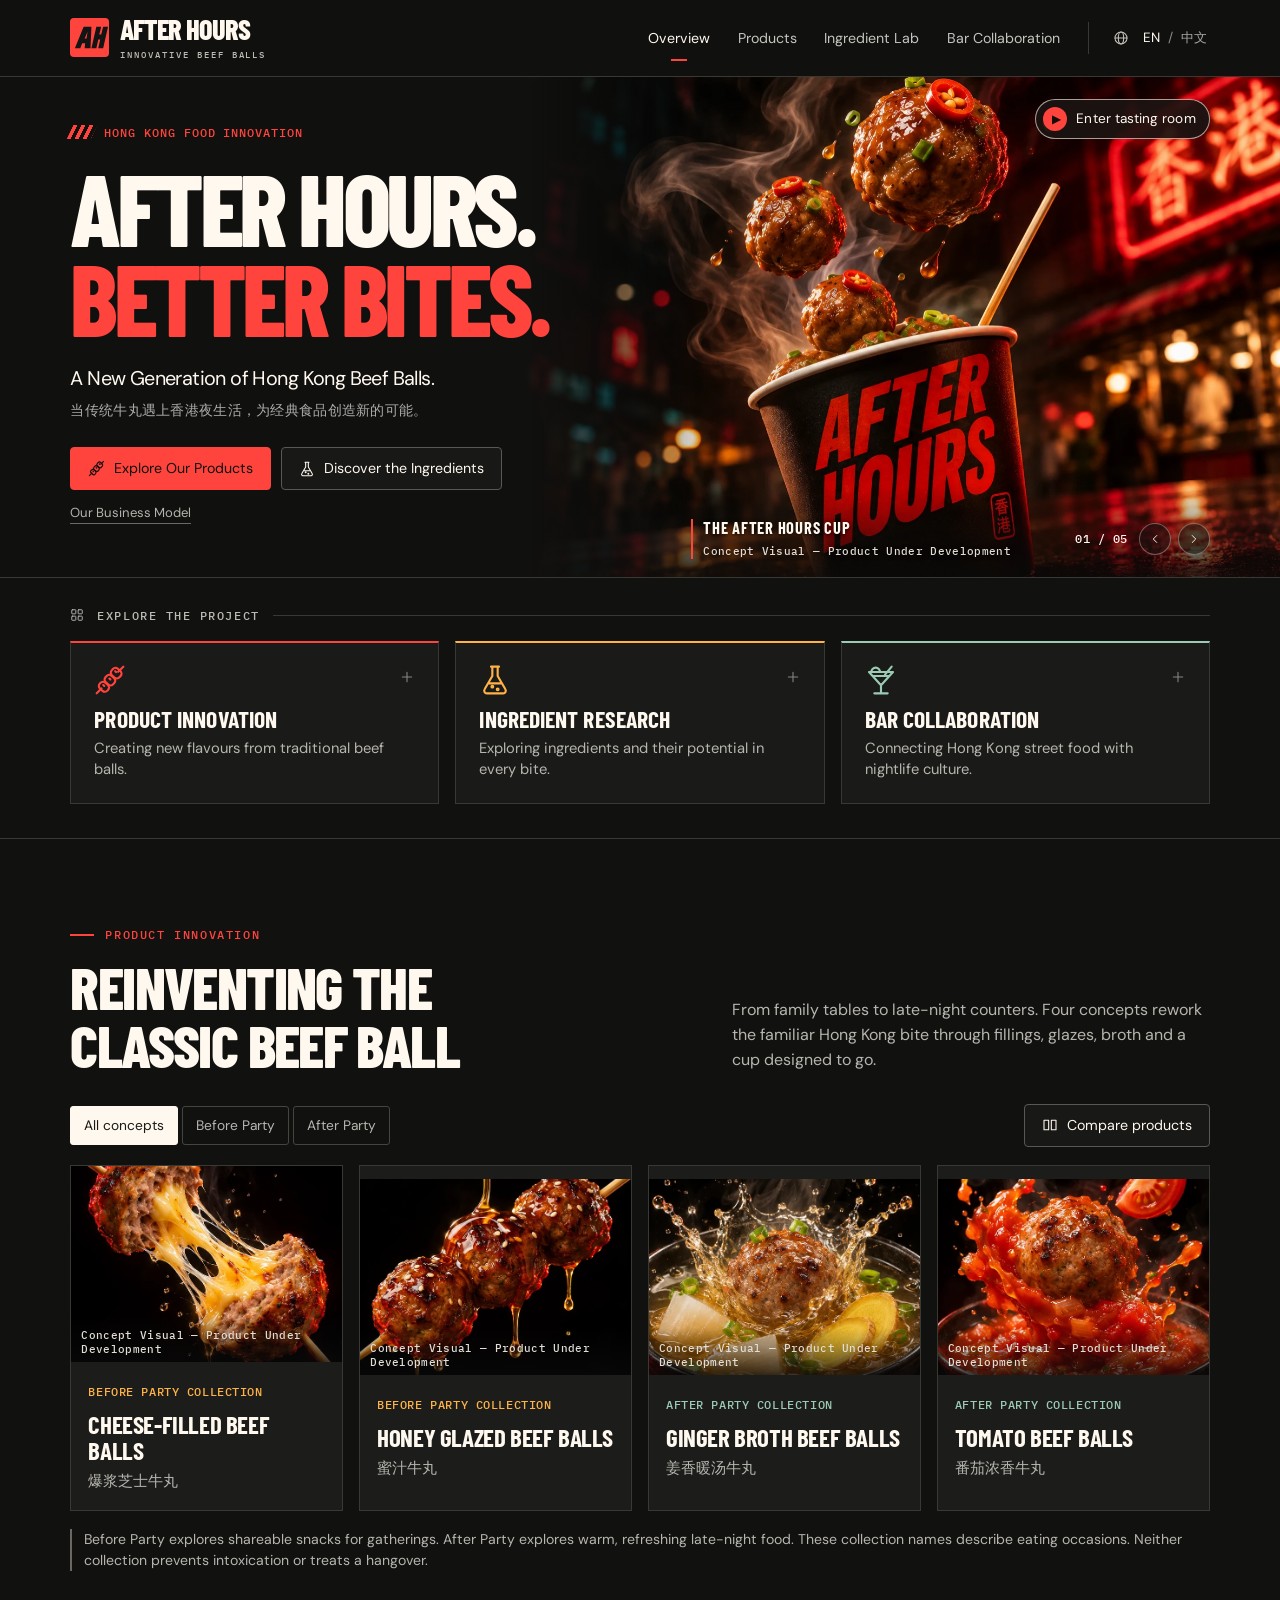
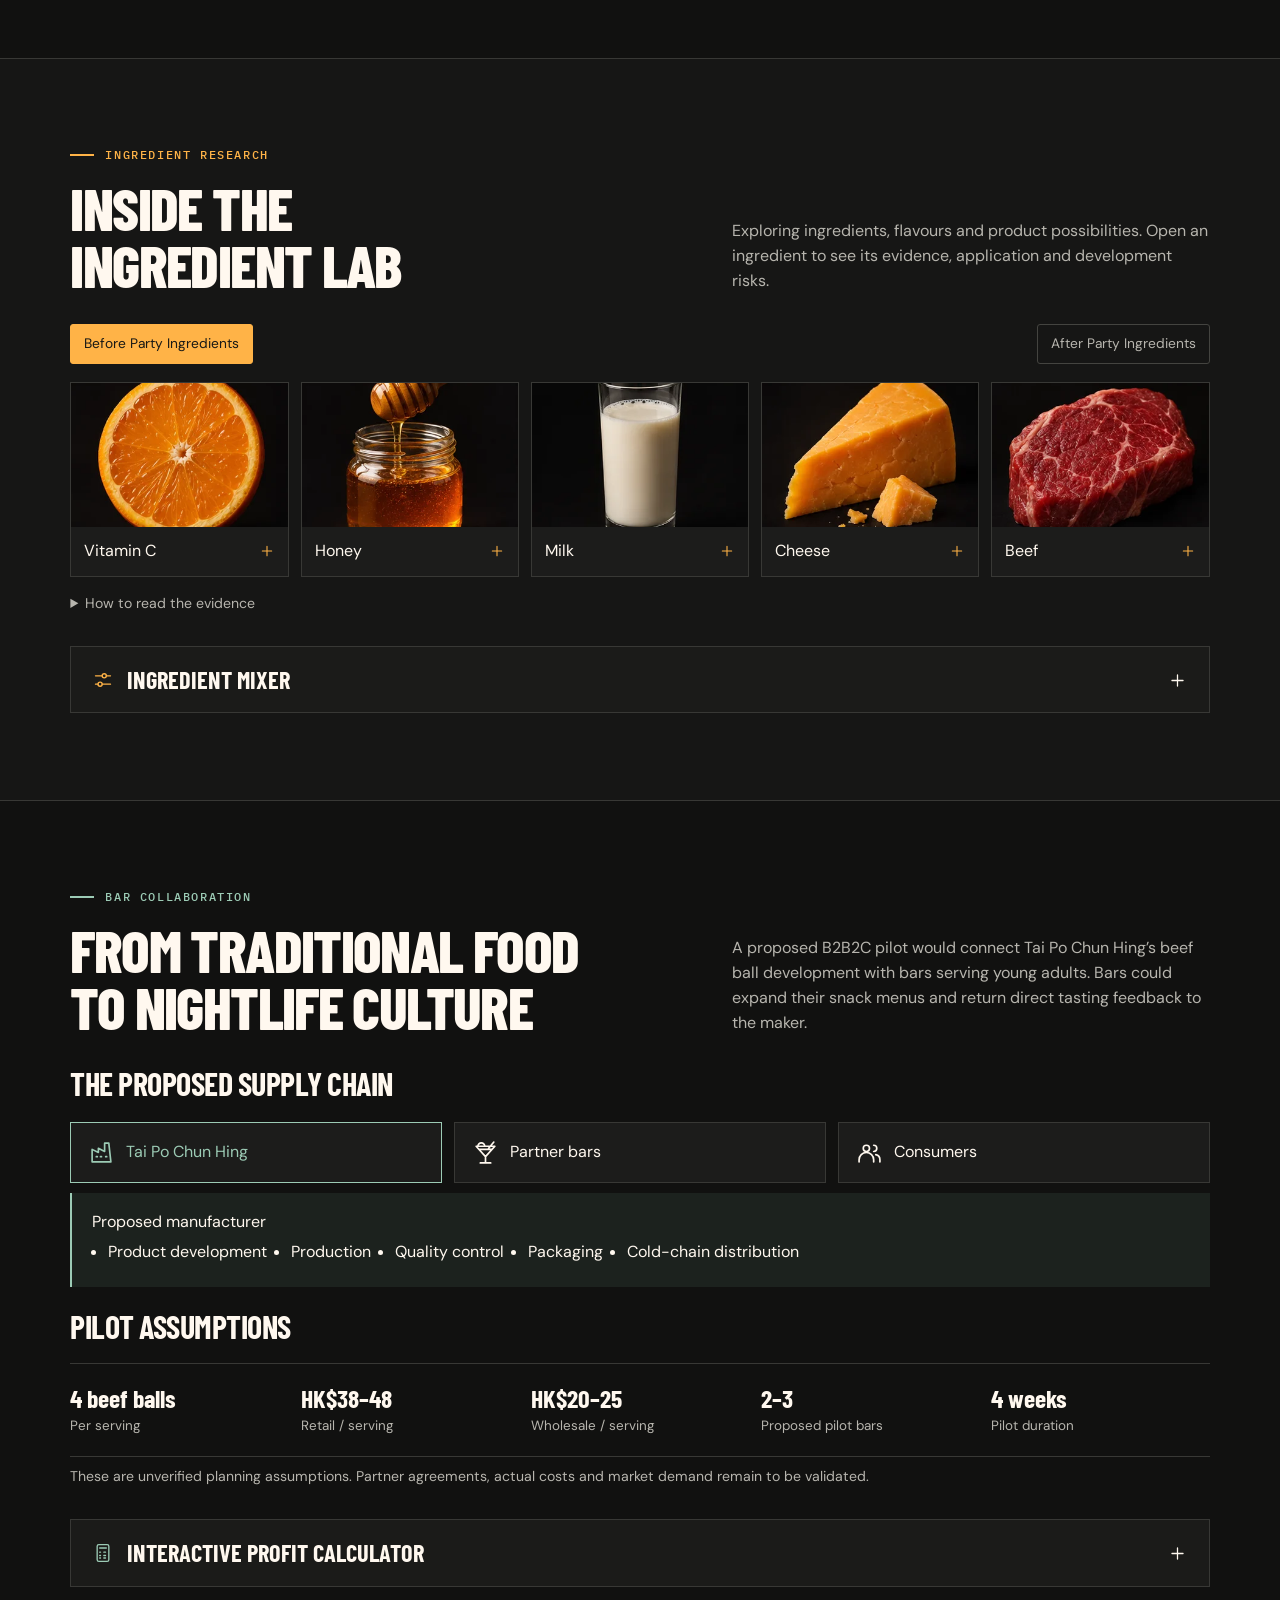
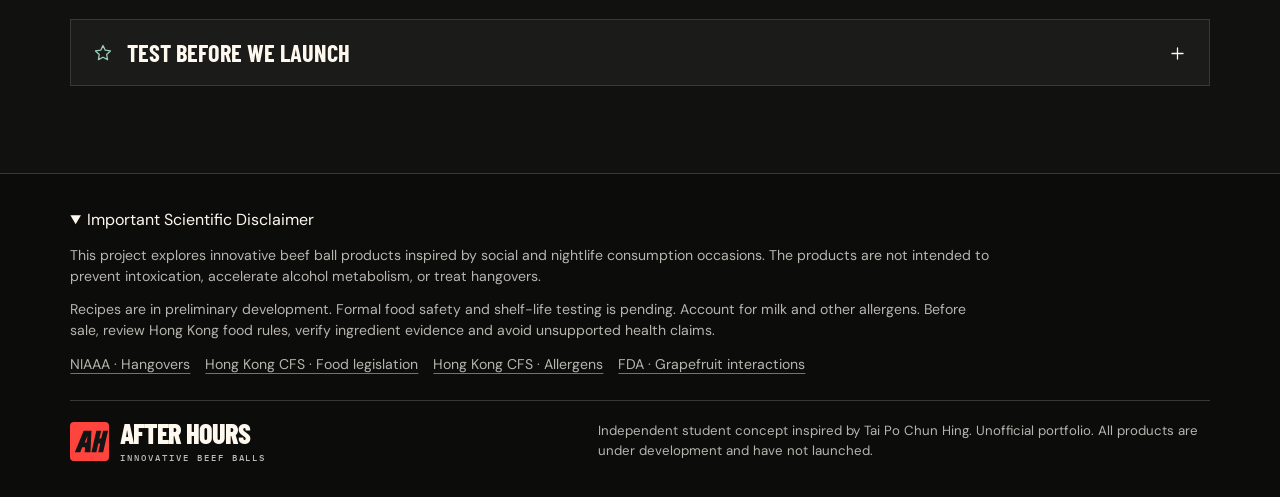
==== index.html @ 8e6a0ce6 "Publish the After Hours interactive portfolio" ====
<!doctype html>
<html lang="en">
  <head>
    <meta charset="utf-8" />
    <meta name="viewport" content="width=device-width,initial-scale=1" />
    <meta name="theme-color" content="#111111" />
    <title>AFTER HOURS — Innovative Beef Balls</title>
    <meta
      name="description"
      content="An independent Hong Kong food design project. Explore four beef ball concepts, experiment in the ingredient lab and model a proposed bar pilot."
    />
    <meta property="og:title" content="AFTER HOURS. BETTER BITES." />
    <meta
      property="og:description"
      content="Traditional Hong Kong beef balls, reimagined for a new generation."
    />
    <meta
      property="og:image"
      content="https://alanak1233211234567.github.io/after-hours-beef-ball-lab/assets/hero.webp"
    />
    <link rel="icon" href="assets/mark.svg" />
    <link
      rel="preload"
      href="assets/display.ttf"
      as="font"
      type="font/ttf"
      crossorigin
    />
    <link rel="preload" href="assets/hero.webp" as="image" />
    <link rel="stylesheet" href="style.css" />
    <script defer src="data.js"></script>
    <script defer src="lab.js"></script>
    <script defer src="business.js"></script>
    <script defer src="tasting-room.js"></script>
    <script defer src="app.js"></script>
  </head>
  <body>
    <div id="site"><h1>AFTER HOURS. BETTER BITES.</h1></div>
    <dialog id="detail" aria-labelledby="dialog-title">
      <div id="dialog-content"></div>
    </dialog>
    <dialog id="tasting-room" aria-labelledby="room-title"></dialog>
    <div id="toast" role="status" aria-live="polite"></div>
    <noscript
      >请启用 JavaScript 使用配方实验室。 Enable JavaScript to explore the
      project.</noscript
    >
  </body>
</html>
---- style.css ----
@font-face {
  font-family: Barlow;
  src: url(assets/display.ttf);
  font-weight: 800;
  font-display: swap;
}
@font-face {
  font-family: Barlow;
  src: url(assets/condensed.ttf);
  font-weight: 700;
  font-display: swap;
}
@font-face {
  font-family: DM;
  src: url(assets/sans.ttf);
  font-weight: 100 1000;
  font-display: swap;
}
@font-face {
  font-family: Plex;
  src: url(assets/mono.ttf);
  font-weight: 500;
  font-display: swap;
}
:root {
  color-scheme: dark;
  --bg: #111110;
  --card: #1c1c1b;
  --fg: #fff8ef;
  --muted: #b7b5ae;
  --red: #ff443d;
  --amber: #ffb347;
  --mint: #9ccbb5;
  --rule: #383835;
  --mono: Plex, monospace;
  --title: Barlow, "Arial Narrow", "Noto Sans CJK SC", sans-serif;
  --pad: clamp(22px, 5.5vw, 92px);
}
* {
  box-sizing: border-box;
}
html {
  scroll-behavior: smooth;
  scroll-padding-top: 85px;
}
body {
  margin: 0;
  color: var(--fg);
  background: var(--bg);
  font:
    400 1rem/1.55 DM,
    "Noto Sans CJK SC",
    "Microsoft YaHei",
    Arial,
    sans-serif;
}
button,
input,
select,
textarea {
  font: inherit;
}
button,
a,
input,
select,
textarea {
  outline-offset: 5px;
}
button:focus-visible,
a:focus-visible,
input:focus-visible,
select:focus-visible,
textarea:focus-visible,
summary:focus-visible {
  outline: 2px solid var(--amber);
}
a {
  color: inherit;
  text-decoration: none;
}
button {
  color: inherit;
  background: none;
  cursor: pointer;
}
button:disabled {
  opacity: 0.42;
  cursor: not-allowed;
}
button {
  border: 0;
}
img {
  display: block;
  max-width: 100%;
}
h1,
h2,
h3,
h4,
p,
figure {
  margin: 0;
}
svg {
  flex-shrink: 0;
  vertical-align: middle;
}
.wrap {
  max-width: 1600px;
  margin: auto;
  padding-inline: var(--pad);
}
.skip {
  position: fixed;
  left: 8px;
  top: -100px;
  background: var(--fg);
  color: var(--bg);
  z-index: 30;
  padding: 9px;
}
.skip:focus {
  top: 8px;
}
.top {
  background: rgba(17, 17, 16, 0.97);
  position: sticky;
  top: 0;
  z-index: 12;
  border-bottom: 1px solid var(--rule);
}
.top-inner {
  height: 76px;
  display: flex;
  align-items: center;
  gap: 28px;
}
.brand {
  display: flex;
  align-items: center;
  gap: 11px;
  white-space: nowrap;
}
.brandmark {
  width: 39px;
  height: 39px;
}
.brandname {
  font: 800 1.77rem/0.96 var(--title);
  letter-spacing: -0.035em;
}
.brandname small {
  display: block;
  font: 500 0.58rem/1.2 var(--mono);
  letter-spacing: 0.21em;
  color: #bebbb4;
  margin-top: 5px;
}
.mainnav {
  display: flex;
  gap: clamp(16px, 2.15vw, 38px);
  align-items: center;
  margin-left: auto;
  height: 100%;
}
.mainnav a {
  display: flex;
  align-items: center;
  font-size: 0.89rem;
  font-weight: 600;
  height: 100%;
  color: #c5c4bd;
  position: relative;
}
.mainnav a:hover,
.mainnav a.active {
  color: var(--fg);
}
.mainnav a.active:after {
  content: "";
  width: 16px;
  height: 2px;
  background: var(--red);
  position: absolute;
  bottom: 15px;
  left: calc(50% - 8px);
}
.language {
  display: flex;
  align-items: center;
  gap: 5px;
  border-left: 1px solid var(--rule);
  padding-left: 24px;
  color: #8c8b85;
  font-size: 0.84rem;
}
.language button {
  padding: 6px 3px;
  color: #a9a7a2;
}
.language button[aria-pressed="true"] {
  color: var(--fg);
  font-weight: 800;
}
.language svg {
  margin-right: 6px;
  color: #c4c1ba;
}
.hamb {
  display: none;
  padding: 6px;
}
.hero {
  isolation: isolate;
  position: relative;
  overflow: hidden;
  background: #10100f;
  border-bottom: 1px solid var(--rule);
}
.hero-inner {
  position: relative;
  min-height: clamp(490px, 39vw, 640px);
  display: flex;
  align-items: center;
  z-index: 1;
  pointer-events: none;
}
.hero-copy {
  padding: 46px 0 52px;
  max-width: 56%;
  pointer-events: auto;
}
.hero-media {
  position: absolute;
  inset: 0 0 0 41%;
  margin: 0;
  overflow: hidden;
}
.hero-media img {
  width: 100%;
  height: 100%;
  object-fit: cover;
  object-position: center 51%;
  animation: imageIn 0.55s ease-out both;
}
.hero-media:after {
  content: "";
  position: absolute;
  inset: 0;
  pointer-events: none;
  background:
    linear-gradient(
      90deg,
      #10100f 0,
      rgba(16, 16, 15, 0.76) 7%,
      rgba(16, 16, 15, 0.1) 24%,
      transparent 42%
    ),
    linear-gradient(0deg, rgba(10, 10, 9, 0.84), transparent 18%);
}
.eyebrow,
.kicker,
.micro,
.tag,
.imgnote,
.ticker,
.gallery-count {
  font: 500 0.78rem/1.45 var(--mono);
  letter-spacing: 0.075em;
  text-transform: uppercase;
}
.eyebrow {
  display: flex;
  align-items: center;
  gap: 10px;
  color: var(--red);
  margin-bottom: 22px;
}
.signal {
  width: 24px;
  height: 14px;
  display: inline-block;
  transform: skew(-25deg);
  background: repeating-linear-gradient(
    90deg,
    var(--red) 0 4px,
    transparent 4px 8px
  );
}
.hero h1 {
  font: 800 clamp(74px, 7.85vw, 129px)/0.89 var(--title);
  letter-spacing: -0.045em;
  white-space: nowrap;
}
.hero h1 span {
  display: block;
  color: var(--red);
}
.hero h2 {
  font:
    600 clamp(1.12rem, 1.55vw, 1.58rem)/1.3 DM,
    sans-serif;
  letter-spacing: -0.03em;
  margin: 24px 0 7px;
}
.hero-sub {
  color: #adaca7;
  font-size: clamp(0.9rem, 1.05vw, 1.05rem);
  letter-spacing: 0.02em;
  max-width: 500px;
}
.buttons,
.actions,
.segments,
.filters,
.tags {
  display: flex;
  align-items: center;
  gap: 10px;
  flex-wrap: wrap;
}
.hero .buttons {
  margin-top: 26px;
}
.btn {
  min-height: 43px;
  display: inline-flex;
  align-items: center;
  justify-content: center;
  gap: 9px;
  padding: 11px 17px;
  border: 1px solid #595954;
  border-radius: 4px;
  color: var(--fg);
  background: #181817;
  font-size: 0.89rem;
  font-weight: 650;
  line-height: 1.3;
  transition:
    background 0.18s,
    transform 0.18s,
    border-color 0.18s;
}
.btn:hover {
  background: #30302d;
  border-color: #b3afa8;
  transform: translateY(-1px);
}
.btn.primary {
  background: var(--red);
  border-color: var(--red);
  color: #100e0d;
}
.btn.primary:hover {
  background: #ff6860;
  border-color: #ff6860;
}
.btn.text {
  border: 0;
  background: none;
  color: var(--muted);
  padding: 9px 0;
  min-height: 30px;
}
.model-link {
  display: inline-flex;
  gap: 7px;
  align-items: center;
  font-size: 0.82rem;
  color: #b4b3ac;
  margin-top: 13px;
  border-bottom: 1px solid #6a6963;
}
.model-link:hover {
  color: white;
}
.gallery-info {
  position: absolute;
  z-index: 3;
  bottom: 18px;
  right: var(--pad);
  left: 54%;
  display: flex;
  align-items: center;
  justify-content: space-between;
  gap: 12px;
}
.imgnote {
  font-size: 0.71rem;
  color: #e2ded5;
  letter-spacing: 0.03em;
  text-transform: none;
  line-height: 1.3;
}
.gallery-ui {
  display: flex;
  align-items: center;
  gap: 7px;
}
.round {
  width: 32px;
  height: 32px;
  border: 1px solid #ffffff55;
  border-radius: 50%;
  background: #14141390;
  display: grid;
  place-items: center;
}
.round:hover {
  background: #44443b;
}
.gallery-count {
  font-size: 0.72rem;
  white-space: nowrap;
  letter-spacing: 0.04em;
  margin-right: 4px;
}
.gallery-caption {
  position: absolute;
  z-index: 2;
  right: var(--pad);
  top: 22px;
  display: flex;
  align-items: center;
  gap: 7px;
  font: 500 0.7rem/1.4 var(--mono);
  letter-spacing: 0.1em;
  background: #131211bf;
  border: 1px solid #b2aca74d;
  color: #eee7dc;
  padding: 5px 8px;
}
.gallery-caption i {
  width: 6px;
  height: 6px;
  border-radius: 50%;
  background: var(--red);
}
.directory {
  padding-block: 29px 34px;
  border-bottom: 1px solid var(--rule);
}
.rule-head {
  display: flex;
  align-items: center;
  gap: 13px;
  color: #bcbab3;
}
.rule-head:after {
  content: "";
  height: 1px;
  background: var(--rule);
  flex: 1;
}
.rule-head .micro {
  font-size: 0.74rem;
  letter-spacing: 0.13em;
}
.project-grid {
  display: grid;
  grid-template-columns: repeat(3, minmax(0, 1fr));
  gap: 16px;
  margin-top: 17px;
}
.project-tile {
  --accent: var(--red);
  position: relative;
  padding: 21px 23px 22px;
  overflow: hidden;
  border: 1px solid var(--rule);
  border-top: 2px solid var(--accent);
  background: #1a1a19;
  display: grid;
  grid-template-columns: 1fr auto;
  gap: 11px;
  align-items: start;
  transition:
    transform 0.22s,
    background 0.22s;
}
.project-tile:nth-child(2) {
  --accent: var(--amber);
}
.project-tile:nth-child(3) {
  --accent: var(--mint);
}
.project-tile:hover {
  transform: translateY(-4px);
  background: #232320;
}
.project-icon {
  color: var(--accent);
}
.tile-sign {
  align-self: start;
  color: #868680;
}
.project-tile h3 {
  font: 700 clamp(1.25rem, 1.85vw, 2rem)/1.05 var(--title);
  letter-spacing: 0.004em;
}
.tile-body {
  grid-column: 1/-1;
}
.tile-body p {
  font-size: 0.92rem;
  line-height: 1.45;
  color: var(--muted);
  margin-top: 6px;
  max-width: 32ch;
}
.section {
  padding-block: clamp(55px, 6.8vw, 105px);
  border-bottom: 1px solid var(--rule);
}
.section.alt {
  background: #161615;
}
.kicker {
  display: flex;
  gap: 11px;
  align-items: center;
  color: var(--red);
  font-size: 0.77rem;
  letter-spacing: 0.13em;
  margin-bottom: 15px;
}
.kicker:before {
  content: "";
  width: 24px;
  height: 2px;
  background: currentColor;
}
.section.lab .kicker {
  color: var(--amber);
}
.section.business .kicker {
  color: var(--mint);
}
.section-head {
  display: grid;
  grid-template-columns: 1.1fr 0.9fr;
  gap: 6vw;
  align-items: end;
  margin-bottom: 31px;
}
.section h2 {
  font: 800 clamp(2.45rem, 4.65vw, 5.3rem)/0.96 var(--title);
  letter-spacing: -0.027em;
  text-transform: uppercase;
}
.section h3,
.modal h2 {
  font: 700 clamp(1.55rem, 2.5vw, 2.65rem)/1.05 var(--title);
  letter-spacing: -0.016em;
  text-transform: uppercase;
}
.section-head p,
.bodycopy,
.subcopy {
  color: var(--muted);
  max-width: 70ch;
}
.subcopy {
  margin: 9px 0 20px;
}
.toolbar {
  display: flex;
  align-items: center;
  justify-content: space-between;
  gap: 14px;
  flex-wrap: wrap;
  margin-bottom: 18px;
}
.segments,
.filters {
  gap: 4px;
}
.pill {
  font-size: 0.86rem;
  border: 1px solid #444440;
  border-radius: 3px;
  padding: 8px 13px;
  min-height: 38px;
  color: var(--muted);
}
.pill:hover,
.pill[aria-pressed="true"] {
  background: var(--fg);
  color: #191915;
  border-color: var(--fg);
}
.lab .pill[aria-pressed="true"] {
  background: var(--amber);
  border-color: var(--amber);
}
.product-grid {
  display: grid;
  grid-template-columns: repeat(4, minmax(0, 1fr));
  gap: 16px;
}
.product-card,
.ing-card {
  min-width: 0;
  background: var(--card);
  border: 1px solid var(--rule);
  text-align: left;
}
.product-card {
  padding: 0;
  display: block;
  transition:
    border 0.2s,
    transform 0.2s;
}
.product-card:hover {
  border-color: var(--red);
  transform: translateY(-3px);
}
.product-media {
  position: relative;
  overflow: hidden;
}
.product-media img {
  width: 100%;
  aspect-ratio: 1.38;
  object-fit: cover;
  transition: transform 0.5s;
}
.product-card:hover img {
  transform: scale(1.04);
}
.product-media .imgnote {
  position: absolute;
  bottom: 0;
  left: 0;
  right: 0;
  padding: 13px 10px 6px;
  font-size: 0.68rem;
  background: linear-gradient(0deg, #090909be, transparent);
}
.card-copy {
  padding: 17px;
}
.tag {
  font-size: 0.72rem;
  color: var(--amber);
  letter-spacing: 0.05em;
}
.tag.after {
  color: var(--mint);
}
.card-copy h3 {
  font-size: clamp(1.35rem, 1.95vw, 2.05rem);
  margin: 7px 0;
}
.card-copy p {
  color: var(--muted);
  font-size: 0.93rem;
}
.fine {
  font-size: 0.88rem;
  color: var(--muted);
  line-height: 1.5;
}
.section-note {
  margin: 18px 0 0;
  border-left: 2px solid #6b6761;
  padding-left: 12px;
}
.ingredient-grid {
  display: grid;
  grid-template-columns: repeat(5, minmax(0, 1fr));
  gap: 12px;
}
.ing-card {
  padding: 0;
  position: relative;
  cursor: pointer;
  transition: border-color 0.2s;
}
.ing-card:hover,
.ing-card[aria-expanded="true"] {
  border-color: var(--amber);
}
.ing-card img {
  width: 100%;
  aspect-ratio: 1.5;
  object-fit: cover;
}
.ing-name {
  padding: 12px 13px;
  display: flex;
  align-items: center;
  justify-content: space-between;
  font-weight: 650;
}
.ing-name svg {
  color: var(--amber);
}
.ingredient-detail {
  display: grid;
  grid-template-columns: 1fr 1fr;
  gap: 18px 32px;
  margin-top: 13px;
  padding: 21px;
  background: #21201c;
  border-left: 2px solid var(--amber);
}
.ingredient-detail h4,
.fact h4,
.results h4 {
  font-size: 0.79rem;
  color: #c3c0b7;
  text-transform: uppercase;
  letter-spacing: 0.035em;
  margin-bottom: 4px;
}
.inline-link,
.source-links a,
.foot a:not(.brand) {
  text-decoration: underline;
  text-decoration-color: #75746c;
  text-underline-offset: 4px;
}
.inline-link:hover,
.source-links a:hover {
  color: var(--amber);
}
.toolbox {
  margin-top: 32px;
  border: 1px solid var(--rule);
  background: #1b1b19;
}
.toolbox > summary,
.disclosure {
  display: flex;
  align-items: center;
  gap: 14px;
  cursor: pointer;
  padding: 20px 22px;
  list-style: none;
}
.toolbox > summary::-webkit-details-marker,
summary::-webkit-details-marker {
  display: none;
}
.toolbox > summary > svg:first-child {
  color: var(--amber);
}
.toolbox summary .plus {
  margin-left: auto;
}
.toolbox[open] > summary {
  border-bottom: 1px solid var(--rule);
}
.toolbox[open] > summary .plus {
  transform: rotate(45deg);
}
.toolbox summary strong {
  font: 700 1.52rem/1.05 var(--title);
  text-transform: uppercase;
}
.tool-content {
  padding: 24px;
}
.two-col {
  display: grid;
  grid-template-columns: 1fr 1fr;
  gap: 28px;
}
.fields {
  display: grid;
  grid-template-columns: 1fr 1fr;
  gap: 16px;
}
.field {
  display: block;
  color: #d4d2ca;
  font-size: 0.9rem;
}
.field input,
.field select,
.field textarea {
  display: block;
  width: 100%;
  margin-top: 5px;
  min-height: 42px;
  background: #101010;
  color: var(--fg);
  border: 1px solid #4a4944;
  padding: 8px 11px;
  border-radius: 3px;
}
.field select {
  appearance: none;
  padding-right: 29px;
  background: #101010
    url("data:image/svg+xml,%3Csvg xmlns='http://www.w3.org/2000/svg' width='12' height='8' viewBox='0 0 12 8'%3E%3Cpath d='m1 1 5 5 5-5' fill='none' stroke='%23c9c5ba' stroke-width='1.5'/%3E%3C/svg%3E")
    no-repeat right 10px center;
}
.field textarea {
  min-height: 85px;
  resize: vertical;
}
.results {
  background: #151513;
  padding: 20px;
  border: 1px solid var(--rule);
}
.results p + p,
.fact + .fact {
  margin-top: 10px;
}
.results .fact p {
  font-size: 0.94rem;
}
.saved-line {
  display: flex;
  justify-content: space-between;
  align-items: center;
  gap: 10px;
  padding: 10px 0;
  border-top: 1px solid var(--rule);
}
.saved-line span {
  min-width: 0;
}
.flow {
  display: grid;
  grid-template-columns: repeat(3, minmax(0, 1fr));
  gap: 12px;
  margin-top: 22px;
}
.flow button {
  padding: 17px 18px;
  text-align: left;
  border: 1px solid var(--rule);
  background: var(--card);
  display: flex;
  align-items: center;
  gap: 12px;
  font-weight: 650;
}
.flow button[aria-pressed="true"] {
  border-color: var(--mint);
  color: var(--mint);
}
.flow-detail {
  padding: 17px 20px;
  background: #1c221e;
  margin: 10px 0 23px;
  border-left: 2px solid var(--mint);
}
.flow-detail ul {
  display: flex;
  flex-wrap: wrap;
  gap: 5px 24px;
  padding-left: 16px;
  margin: 5px 0;
}
.assumptions {
  display: grid;
  grid-template-columns: repeat(5, minmax(0, 1fr));
  border-top: 1px solid var(--rule);
  border-bottom: 1px solid var(--rule);
  padding: 18px 0;
  gap: 12px;
  margin: 20px 0 9px;
}
.assumptions strong {
  font: 700 1.6rem var(--title);
  display: block;
}
.assumptions span {
  font-size: 0.84rem;
  color: var(--muted);
}
.profits {
  display: grid;
  grid-template-columns: 1fr 1fr;
  gap: 9px;
}
.metric {
  border: 1px solid var(--rule);
  background: #141413;
  padding: 13px;
  overflow-wrap: anywhere;
}
.metric b {
  font: 700 1.6rem var(--title);
  display: block;
  color: var(--mint);
}
.metric span {
  font-size: 0.84rem;
  color: var(--muted);
}
.business .toolbox > summary > svg:first-child {
  color: var(--mint);
}
.rating-line {
  display: flex;
  align-items: center;
  justify-content: space-between;
  flex-wrap: wrap;
  gap: 6px;
  padding: 7px 0;
  border-bottom: 1px solid var(--rule);
}
.score-options {
  display: flex;
  gap: 4px;
}
.score-options button {
  width: 31px;
  height: 31px;
  border: 1px solid #55534c;
  border-radius: 2px;
}
.score-options button[aria-pressed="true"] {
  background: var(--amber);
  color: #131311;
  border-color: var(--amber);
}
.chart-row {
  display: grid;
  grid-template-columns: minmax(96px, 1.1fr) 1fr 48px;
  gap: 8px;
  align-items: center;
  font-size: 0.85rem;
  margin: 10px 0;
}
.bar-track {
  height: 8px;
  background: #3c3b37;
}
.bar-track i {
  display: block;
  height: 100%;
  background: var(--mint);
}
.foot {
  background: #0c0c0b;
  padding-block: 34px;
}
.foot summary {
  cursor: pointer;
  font-weight: 650;
}
.foot .fine {
  max-width: 92ch;
}
.foot details p,
.foot details ul {
  margin: 12px 0;
}
.source-links {
  display: flex;
  gap: 15px;
  flex-wrap: wrap;
}
.foot-bottom {
  border-top: 1px solid var(--rule);
  margin-top: 25px;
  padding-top: 19px;
  display: flex;
  justify-content: space-between;
  align-items: center;
  gap: 15px;
  flex-wrap: wrap;
}
.foot-bottom p {
  max-width: 68ch;
  font-size: 0.83rem;
  color: var(--muted);
}
dialog {
  border: 1px solid #4c4a44;
  background: #191918;
  color: var(--fg);
  width: min(720px, calc(100% - 28px));
  max-height: 86dvh;
  padding: 0;
  border-radius: 6px;
  box-shadow: 0 20px 100px #0009;
}
dialog::backdrop {
  background: #050504c9;
}
body:has(dialog[open]) {
  overflow: hidden;
}
.modal {
  padding: 26px;
}
.modal-head {
  display: flex;
  align-items: flex-start;
  justify-content: space-between;
  gap: 12px;
  margin-bottom: 18px;
}
.modal-head .round {
  min-width: 35px;
}
.modal h2 {
  font-size: 2rem;
}
.modal .product-photo {
  width: 100%;
  aspect-ratio: 1.4;
  max-height: 55dvh;
  object-fit: cover;
}
.modal figcaption {
  margin-top: 5px;
  color: var(--muted);
}
.facts {
  display: grid;
  grid-template-columns: 1fr 1fr;
  gap: 18px;
  margin-top: 20px;
}
.facts .fact {
  margin: 0;
}
.modal table {
  width: 100%;
  border-collapse: collapse;
  font-size: 0.9rem;
}
.table-wrap {
  overflow: auto;
}
.modal th,
.modal td {
  text-align: left;
  padding: 12px;
  border-bottom: 1px solid var(--rule);
  min-width: 123px;
  vertical-align: top;
}
.modal th {
  color: var(--amber);
}
.checks {
  display: flex;
  flex-wrap: wrap;
  gap: 9px;
  margin-bottom: 20px;
}
.checks label {
  display: flex;
  align-items: center;
  gap: 7px;
  border: 1px solid var(--rule);
  padding: 7px 10px;
  font-size: 0.9rem;
}
.checks input {
  accent-color: var(--red);
}
#toast {
  position: fixed;
  z-index: 25;
  bottom: 20px;
  left: 50%;
  transform: translate(-50%, 15px);
  background: var(--fg);
  color: #191916;
  padding: 9px 16px;
  border-radius: 3px;
  opacity: 0;
  pointer-events: none;
  transition:
    opacity 0.2s,
    transform 0.2s;
  max-width: 90vw;
}
#toast.show {
  opacity: 1;
  transform: translate(-50%, 0);
}
.mt {
  margin-top: 16px;
}
.full {
  grid-column: 1/-1;
}
.reveal.pre {
  opacity: 0.15;
  transform: translateY(15px);
}
.reveal {
  transition:
    opacity 0.52s,
    transform 0.52s;
}
.fade-in {
  animation: imageIn 0.34s ease-out;
}
@keyframes imageIn {
  from {
    opacity: 0.4;
    transform: translateY(3px);
  }
  to {
    opacity: 1;
    transform: translateY(0);
  }
}
[hidden] {
  display: none !important;
}
html[lang="zh-HK"] .section h2,
html[lang="zh-HK"] .section h3,
html[lang="zh-HK"] .modal h2,
html[lang="zh-HK"] .project-tile h3 {
  line-height: 1.24;
}
html[lang="zh-HK"] .hero h2 {
  letter-spacing: 0.04em;
}
@media (min-width: 1650px) {
  .hero-media {
    left: calc(50% - 130px);
  }
  .gallery-info {
    right: max(var(--pad), calc((100% - 1420px) / 2));
  }
}
@media (max-width: 980px) {
  :root {
    --pad: 30px;
  }
  .top-inner {
    height: 69px;
    gap: 16px;
  }
  .mainnav {
    gap: 16px;
  }
  .language {
    padding-left: 13px;
  }
  .brandname {
    font-size: 1.5rem;
  }
  .brandmark {
    width: 34px;
    height: 34px;
  }
  .hero-copy {
    max-width: 54%;
  }
  .hero-inner {
    min-height: 465px;
  }
  .hero h1 {
    font-size: clamp(69px, 8.15vw, 90px);
  }
  .hero .btn {
    padding: 10px 12px;
    font-size: 0.82rem;
  }
  .project-tile {
    padding: 17px;
  }
  .product-grid {
    grid-template-columns: repeat(2, 1fr);
  }
  .card-copy h3 {
    font-size: 1.65rem;
  }
  .section-head {
    gap: 4vw;
  }
  .gallery-info {
    left: 55%;
  }
  .ingredient-grid {
    gap: 8px;
  }
  .ing-name {
    padding: 10px;
    font-size: 0.9rem;
  }
  .imgnote {
    font-size: 0.67rem;
  }
}
@media (max-width: 740px) {
  :root {
    --pad: 21px;
  }
  .top-inner {
    height: 62px;
    gap: 12px;
  }
  .brandname {
    font-size: 1.45rem;
  }
  .brandname small {
    font-size: 0.53rem;
  }
  .brandmark {
    width: 32px;
    height: 32px;
  }
  .language {
    margin-left: auto;
    padding: 0;
    border: 0;
  }
  .language svg {
    display: none;
  }
  .hamb {
    display: grid;
    place-items: center;
  }
  .mainnav {
    display: none;
    position: absolute;
    top: 62px;
    left: 0;
    right: 0;
    background: #171716;
    height: auto;
    border-bottom: 1px solid var(--rule);
    padding: 8px var(--pad) 16px;
  }
  .mainnav.open {
    display: grid;
    gap: 0;
  }
  .mainnav a {
    padding: 10px 0;
    min-height: 42px;
  }
  .mainnav a.active:after {
    left: auto;
    right: 0;
    bottom: 50%;
  }
  .hero {
    display: flex;
    flex-direction: column;
  }
  .hero-inner {
    display: block;
    min-height: 0;
    width: 100%;
    order: 0;
  }
  .hero-copy {
    padding: 34px 0 16px;
    max-width: 100%;
  }
  .hero h1 {
    font-size: clamp(70px, 12.6vw, 90px);
  }
  .eyebrow {
    font-size: 0.72rem;
    margin-bottom: 18px;
  }
  .hero h2 {
    margin: 19px 0 6px;
  }
  .hero-sub {
    max-width: 42ch;
  }
  .hero .buttons {
    margin-top: 17px;
  }
  .hero .model-link {
    margin-top: 9px;
  }
  .hero-media {
    position: relative;
    inset: auto;
    width: 100%;
    height: clamp(290px, 59vw, 410px);
    order: 1;
  }
  .hero-media img {
    object-position: 50% 50%;
  }
  .hero-media:after {
    background: linear-gradient(
      180deg,
      #10100f 0,
      transparent 13%,
      transparent 73%,
      #10100fbd 100%
    );
  }
  .gallery-caption {
    top: 17px;
    right: var(--pad);
    font-size: 0.62rem;
  }
  .gallery-info {
    left: var(--pad);
    bottom: 13px;
  }
  .hero .gallery-caption {
    top: auto;
    bottom: calc(clamp(290px, 59vw, 410px) - 42px);
  }
  .directory {
    padding: 24px 0;
  }
  .project-grid {
    grid-template-columns: 1fr;
    gap: 8px;
    margin-top: 12px;
  }
  .project-tile {
    grid-template-columns: 36px 1fr 19px;
    gap: 13px;
    align-items: center;
    border-top: 1px solid var(--rule);
    border-left: 2px solid var(--accent);
    padding: 13px 16px;
  }
  .project-icon {
    width: 30px;
    height: 30px;
  }
  .tile-body {
    grid-column: 2;
    grid-row: 1;
  }
  .tile-body p {
    max-width: none;
    font-size: 0.86rem;
    margin-top: 3px;
  }
  .tile-sign {
    grid-column: 3;
    align-self: center;
  }
  .project-tile h3 {
    font-size: 1.37rem;
  }
  .section-head,
  .two-col {
    grid-template-columns: 1fr;
    gap: 17px;
  }
  .section-head {
    margin-bottom: 22px;
  }
  .ingredient-grid {
    grid-template-columns: repeat(3, minmax(0, 1fr));
  }
  .flow {
    grid-template-columns: 1fr;
    gap: 7px;
  }
  .flow button {
    padding: 12px 14px;
  }
  .assumptions {
    grid-template-columns: repeat(3, 1fr);
  }
  .tool-content,
  .modal {
    padding: 17px;
  }
  .toolbox > summary {
    padding: 16px;
  }
  .product-grid {
    gap: 9px;
  }
  .card-copy {
    padding: 11px;
  }
  .card-copy h3 {
    font-size: 1.35rem;
  }
  .card-copy p {
    font-size: 0.85rem;
  }
  .product-media .imgnote {
    font-size: 0.61rem;
    padding: 14px 7px 4px;
  }
  .ing-name {
    padding: 8px;
  }
  .ingredient-detail,
  .facts {
    gap: 15px;
  }
  .foot-bottom {
    align-items: flex-start;
  }
  .section {
    padding-block: 47px;
  }
}
@media (max-width: 400px) {
  .hero h1 {
    font-size: 18vw;
  }
  .brandname {
    font-size: 1.32rem;
  }
  .top-inner {
    gap: 8px;
  }
  .hero .buttons {
    gap: 6px;
  }
  .hero .btn {
    font-size: 0.78rem;
    padding: 10px;
  }
  .gallery-info .imgnote {
    max-width: 180px;
  }
  .fields,
  .ingredient-detail,
  .facts {
    grid-template-columns: 1fr;
  }
  .tag {
    font-size: 0.66rem;
  }
  .ing-name svg {
    width: 13px;
  }
  .assumptions {
    grid-template-columns: 1fr 1fr;
  }
  .profits {
    gap: 5px;
  }
  .metric {
    padding: 9px;
  }
}
@media (prefers-reduced-motion: reduce) {
  html {
    scroll-behavior: auto;
  }
  *,
  *:before,
  *:after {
    animation-duration: 0.01ms !important;
    transition-duration: 0.01ms !important;
  }
  .reveal.pre {
    opacity: 1;
    transform: none;
  }
}

.gallery-credit {
  line-height: 1.1;
  border-left: 2px solid var(--red);
  padding-left: 10px;
  text-shadow: 0 1px 4px #000;
}
.gallery-credit strong {
  display: block;
  font: 700 1.03rem/1.1 var(--title);
  letter-spacing: 0.045em;
  text-transform: uppercase;
  margin-bottom: 4px;
}
.gallery-credit .imgnote {
  font-size: 0.69rem;
}
.tile-sign {
  transition: transform 0.22s;
}
.project-tile:hover .tile-sign {
  transform: rotate(90deg);
}
.hero .room-entry {
  z-index: 4;
  display: inline-flex;
  align-items: center;
  gap: 9px;
  border-radius: 24px;
  border: 1px solid #fff8ef9c;
  background: #1c1412eb;
  color: var(--fg);
  padding: 7px 13px 7px 7px;
  font-family: DM, sans-serif;
  font-weight: 700;
  font-size: 0.85rem;
  letter-spacing: 0.005em;
  text-transform: none;
  transition:
    background 0.2s,
    transform 0.2s;
}
.room-entry:hover {
  background: #38211b;
  transform: translateY(-2px);
}
.play-symbol {
  display: grid;
  place-items: center;
  width: 24px;
  height: 24px;
  border-radius: 50%;
  background: var(--red);
  color: #160c08;
  font-size: 0.67rem;
  padding-left: 2px;
}
#tasting-room {
  width: min(1020px, 94vw);
  max-height: 93dvh;
  overflow: auto;
  overscroll-behavior: contain;
  border-radius: 7px;
  background: #141311;
  color: var(--fg);
  border: 1px solid #5b4b42;
}
#tasting-room::backdrop {
  background: rgba(7, 5, 4, 0.91);
}
.room-top,
.room-instructions,
.room-choices {
  display: flex;
  align-items: center;
  justify-content: space-between;
  gap: 10px;
}
.room-top {
  padding: 13px 22px;
  border-bottom: 1px solid #443a33;
}
.room-top h2 {
  font: 700 1.34rem/1.2 var(--title);
  text-transform: uppercase;
}
.room-close {
  width: 36px;
  height: 36px;
}
.scene-body {
  display: grid;
  grid-template-columns: 1.28fr 1fr;
  min-width: 0;
}
.scene-image {
  position: relative;
  min-width: 0;
  height: clamp(270px, 48dvh, 530px);
  background: #080706;
  overflow: hidden;
  touch-action: pan-y pinch-zoom;
  isolation: isolate;
  user-select: none;
  cursor: grab;
}
.scene-image:active {
  cursor: grabbing;
}
.scene-image img {
  width: 100%;
  height: 100%;
  object-fit: cover;
  pointer-events: none;
  animation: food-reveal 0.65s cubic-bezier(0.22, 0.68, 0.24, 1) both;
}
@keyframes food-reveal {
  from {
    transform: scale(1.11) translateX(2%);
    opacity: 0.55;
  }
  to {
    transform: scale(1);
    opacity: 1;
  }
}
.scene-credit {
  position: absolute;
  bottom: 8px;
  left: 12px;
  color: white;
  background: #100d0bd6;
  padding: 2px 6px;
  font-size: 0.7rem;
}
.spot {
  position: absolute;
  transform: translate(-50%, -50%);
  display: flex;
  align-items: center;
  gap: 7px;
  white-space: nowrap;
  min-height: 40px;
  color: #fff;
  border: 1px solid #fff9;
  border-radius: 25px;
  background: #140d09d9;
  padding: 5px 12px 5px 6px;
  font-weight: 600;
  font-size: 0.88rem;
}
.spot span {
  border-radius: 50%;
  background: var(--fg);
  color: #100f0e;
  width: 25px;
  height: 25px;
  display: grid;
  place-items: center;
  font-size: 1.1rem;
}
.scene-note {
  position: absolute;
  top: 9px;
  left: 10px;
  right: 10px;
  border-left: 3px solid var(--amber);
  background: #17120ef5;
  padding: 10px 13px;
  color: var(--fg);
  font-size: 0.93rem;
  animation: imageIn 0.2s ease;
}
.scene-copy {
  display: flex;
  flex-direction: column;
  justify-content: center;
  align-items: flex-start;
  gap: 17px;
  padding: clamp(23px, 3.5vw, 50px);
  background: #191714;
  animation: imageIn 0.35s ease;
}
.scene-series,
.scene-status {
  color: var(--amber);
  font: 500 0.77rem/1.4 var(--mono);
  text-transform: uppercase;
  letter-spacing: 0.06em;
}
.scene-copy h3 {
  font: 800 clamp(2.5rem, 4.8vw, 4.8rem)/0.93 var(--title);
  text-transform: uppercase;
  letter-spacing: -0.025em;
}
.scene-copy p {
  color: #d0c5bb;
  max-width: 34ch;
}
.scene-copy .btn {
  margin-top: 4px;
}
.room-foot {
  padding: 15px 21px 18px;
  border-top: 1px solid #443a33;
}
.room-instructions {
  font-size: 0.86rem;
  color: #c8c3bd;
  margin-bottom: 11px;
}
.room-choices {
  display: grid;
  grid-template-columns: auto repeat(4, minmax(0, 1fr)) auto;
  gap: 7px;
}
.scene-choice {
  padding: 5px;
  display: flex;
  align-items: center;
  text-align: left;
  gap: 6px;
  border: 1px solid #433f38;
  border-radius: 3px;
  color: #c1bbb2;
  font-size: 0.85rem;
  min-height: 42px;
}
.scene-choice img {
  height: 36px;
  width: 38px;
  object-fit: cover;
}
.scene-choice[aria-pressed="true"] {
  border-color: var(--amber);
  color: var(--fg);
  background: #35291e;
}
@media (max-width: 740px) {
  .hero .room-entry {
    bottom: calc(clamp(290px, 59vw, 410px) - 55px);
  }
  #tasting-room {
    width: min(100%, 560px);
    max-width: 100%;
    max-height: 96dvh;
  }
  .room-top {
    padding: 9px 14px;
  }
  .scene-body {
    grid-template-columns: 1fr;
  }
  .scene-image {
    height: clamp(200px, 32dvh, 340px);
  }
  .scene-copy {
    gap: 8px;
    padding: 16px;
  }
  .scene-copy h3 {
    font-size: clamp(1.75rem, 7.5vw, 2.7rem);
  }
  .scene-copy p {
    font-size: 0.95rem;
    max-width: none;
  }
  .room-foot {
    padding: 11px 12px 14px;
  }
  .room-instructions {
    gap: 6px;
    flex-wrap: wrap;
  }
  .scene-status {
    font-size: 0.7rem;
  }
  .scene-choice {
    flex-direction: column;
    padding: 3px;
    align-items: stretch;
    line-height: 1.2;
    text-align: center;
    font-size: 0.76rem;
  }
  .scene-choice img {
    width: 100%;
    height: 30px;
  }
  .room-choices {
    gap: 4px;
  }
  .room-choices .round {
    width: 29px;
    height: 33px;
  }
}
html[lang="zh-HK"] .scene-copy h3 {
  line-height: 1.15;
}

.hero-room-photo { display:block; width:100%;height:100%;padding:0;overflow:hidden }
.hero-room-photo:focus-visible{outline-offset:-5px}
@keyframes hero-drift { from {scale:1;translate:0 0} to {scale:1.1;translate:0 3%} }
@supports (animation-timeline: view()) {
  @media(min-width:741px) and (prefers-reduced-motion:no-preference) {
    .hero {view-timeline-name:--hero-view;view-timeline-axis:block}
    .hero-room-photo {animation:hero-drift linear both;animation-timeline:--hero-view;animation-range:exit 0% exit 100%}
  }
}
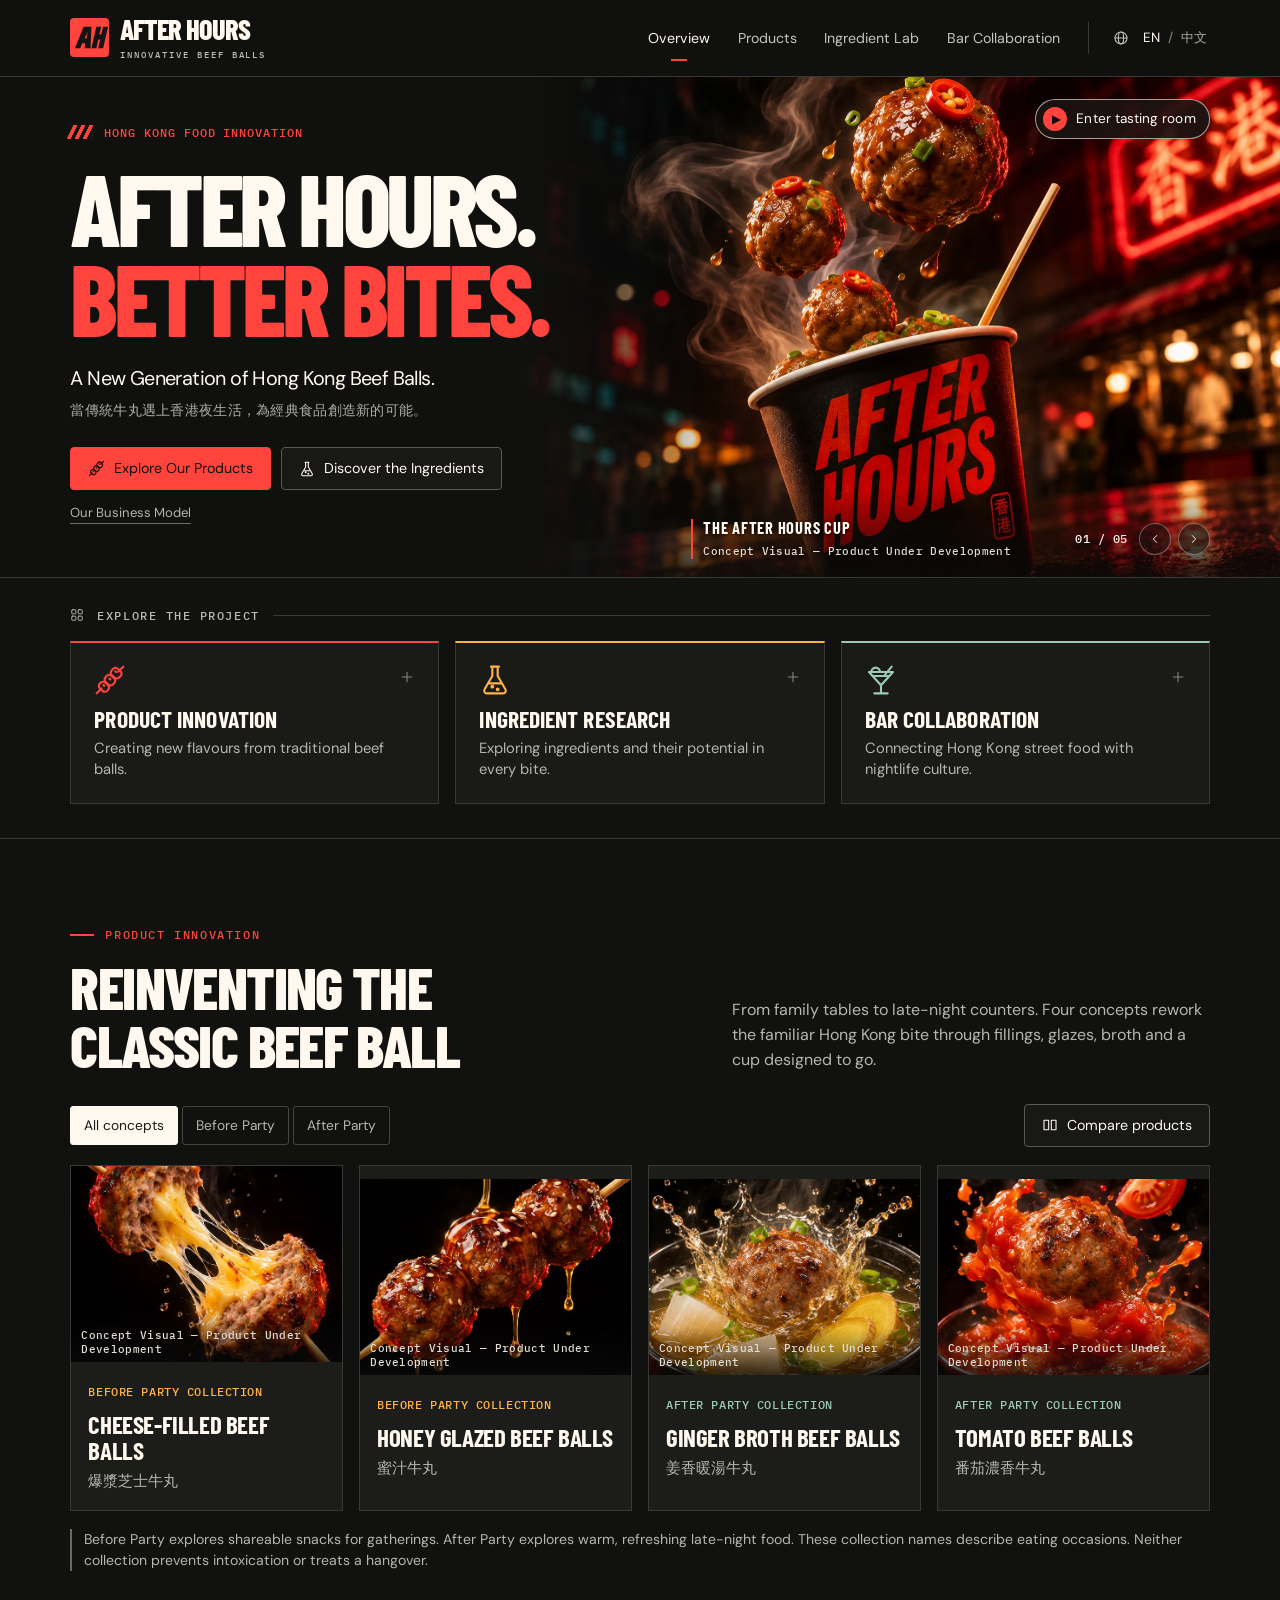
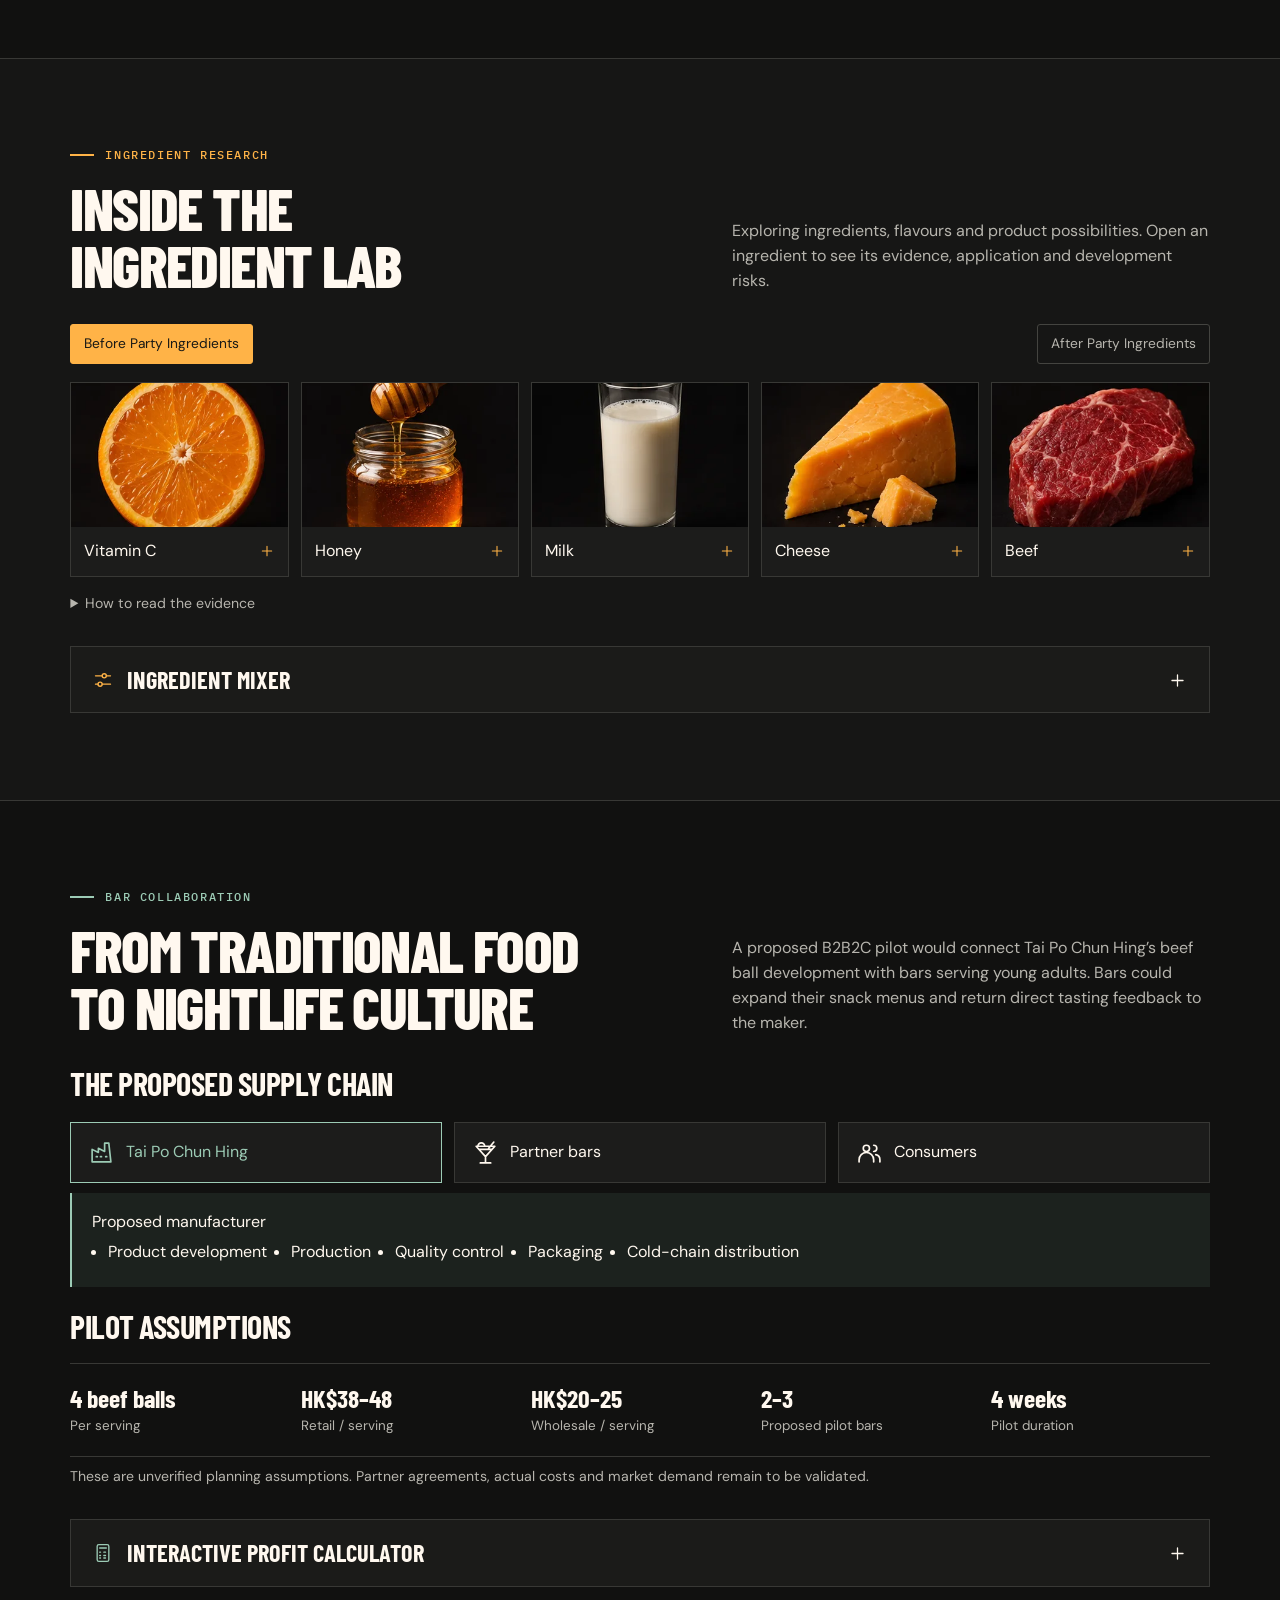
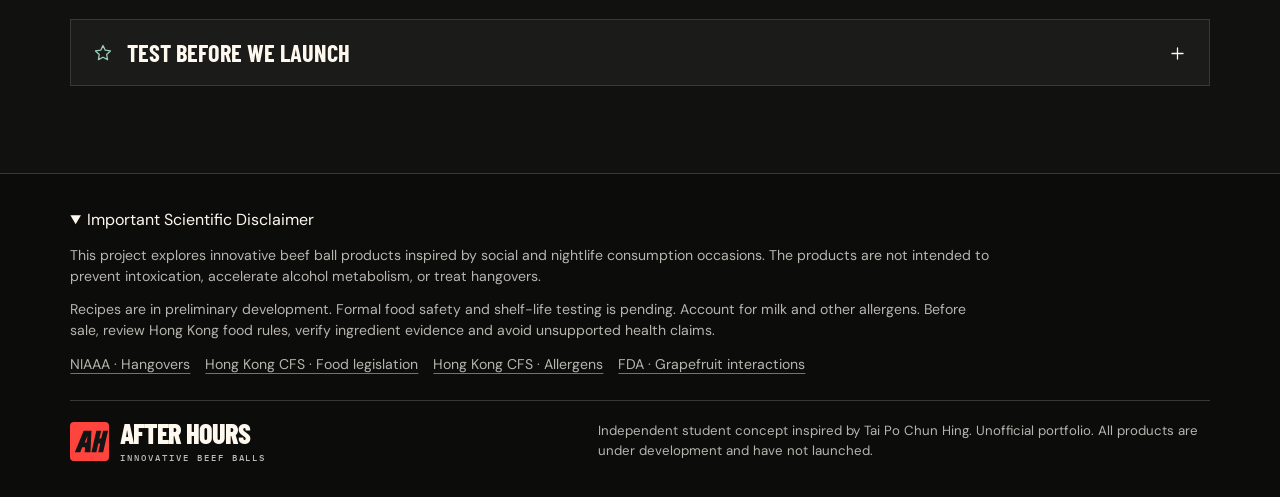
==== commit 50d0657a: "Use Hong Kong Traditional Chinese throughout the portfolio" ====
--- a/index.html
+++ b/index.html
@@ -42,7 +42,7 @@
     <dialog id="tasting-room" aria-labelledby="room-title"></dialog>
     <div id="toast" role="status" aria-live="polite"></div>
     <noscript
-      >请启用 JavaScript 使用配方实验室。 Enable JavaScript to explore the
+      >請啓用 JavaScript 使用配方實驗室。 Enable JavaScript to explore the
       project.</noscript
     >
   </body>
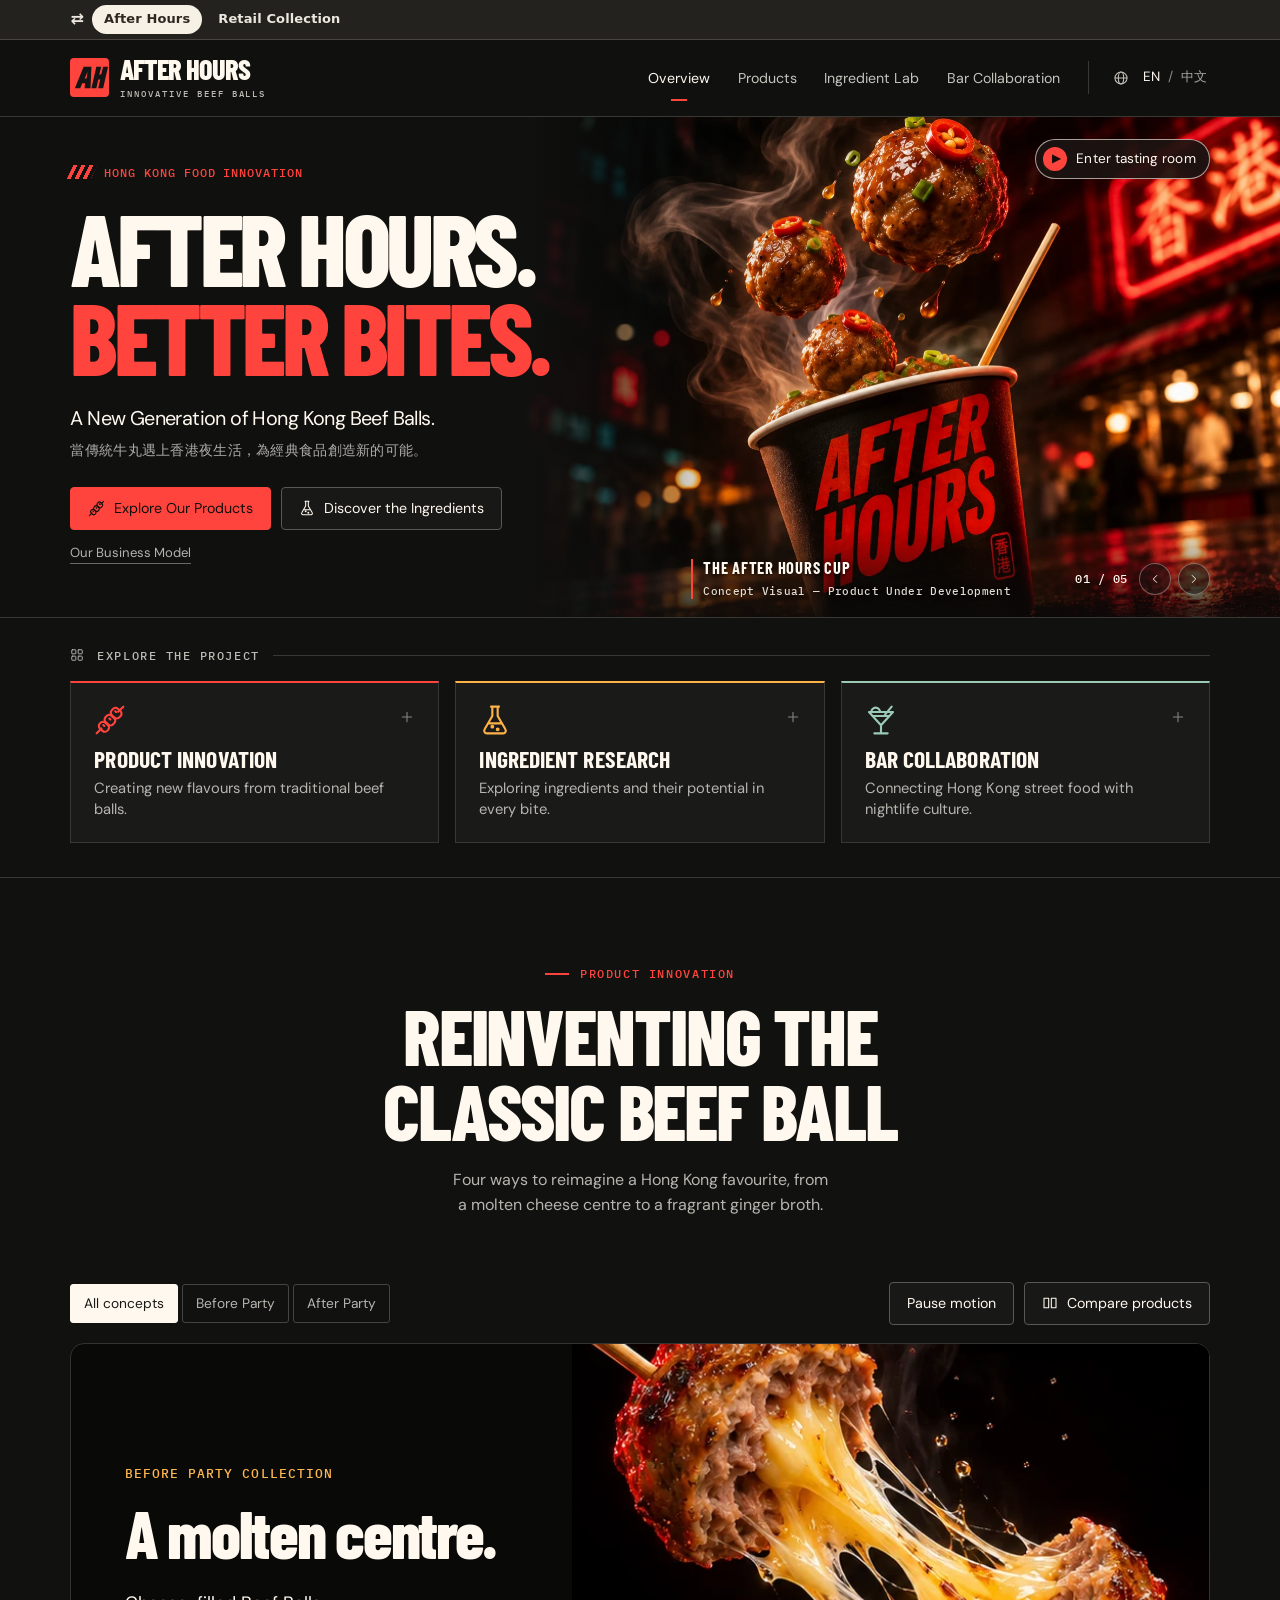
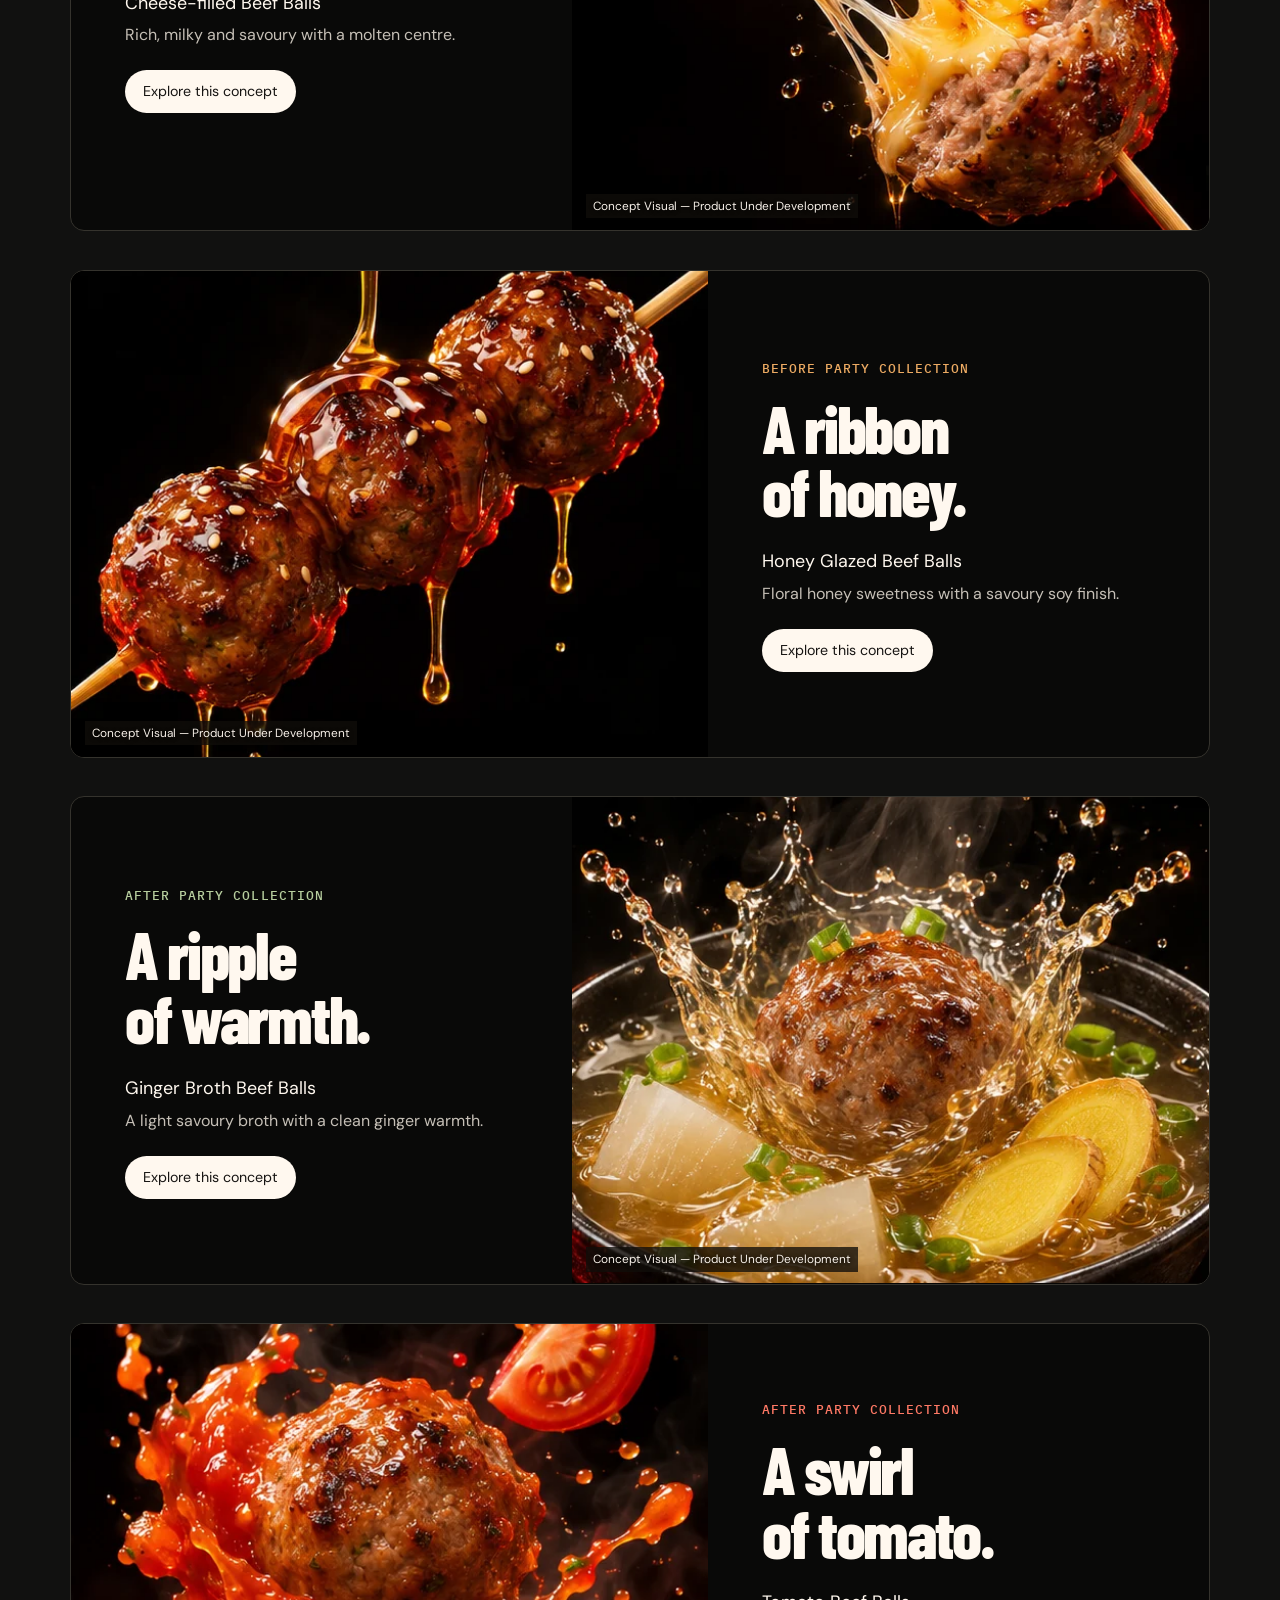
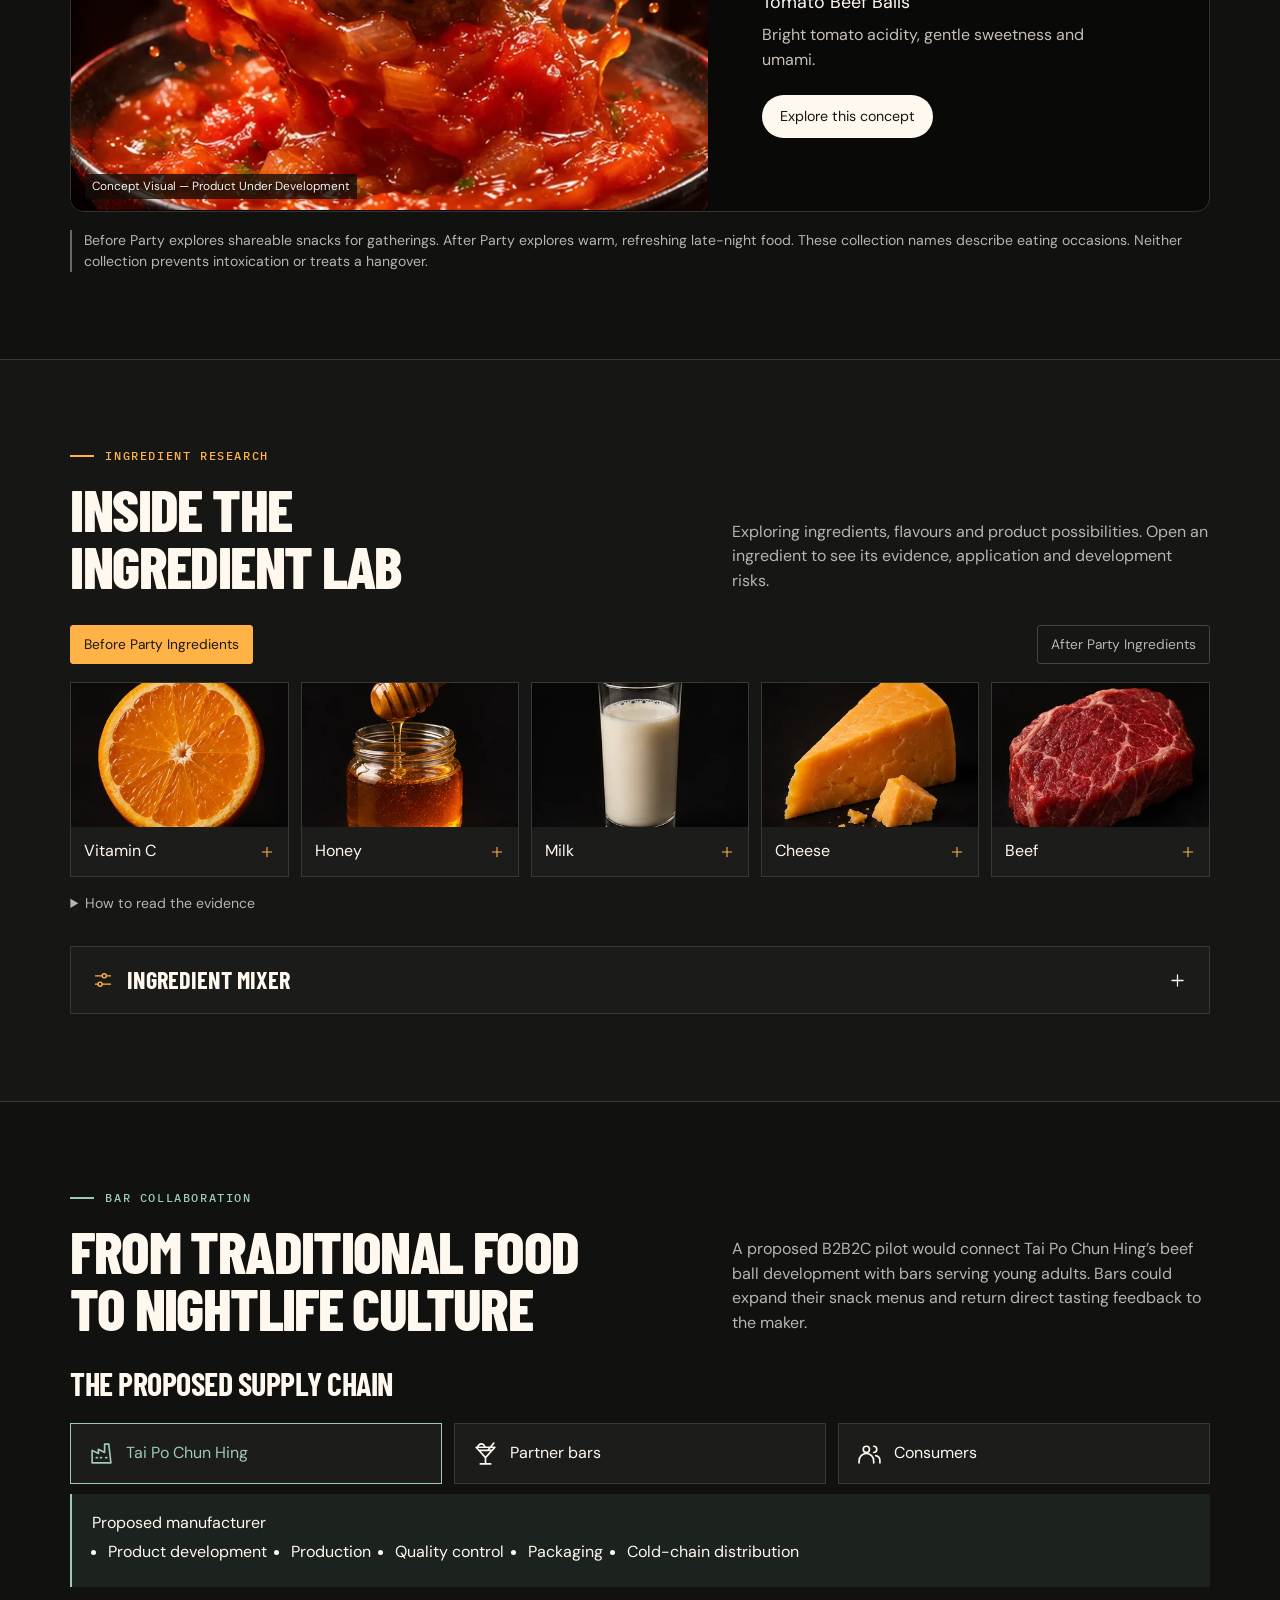
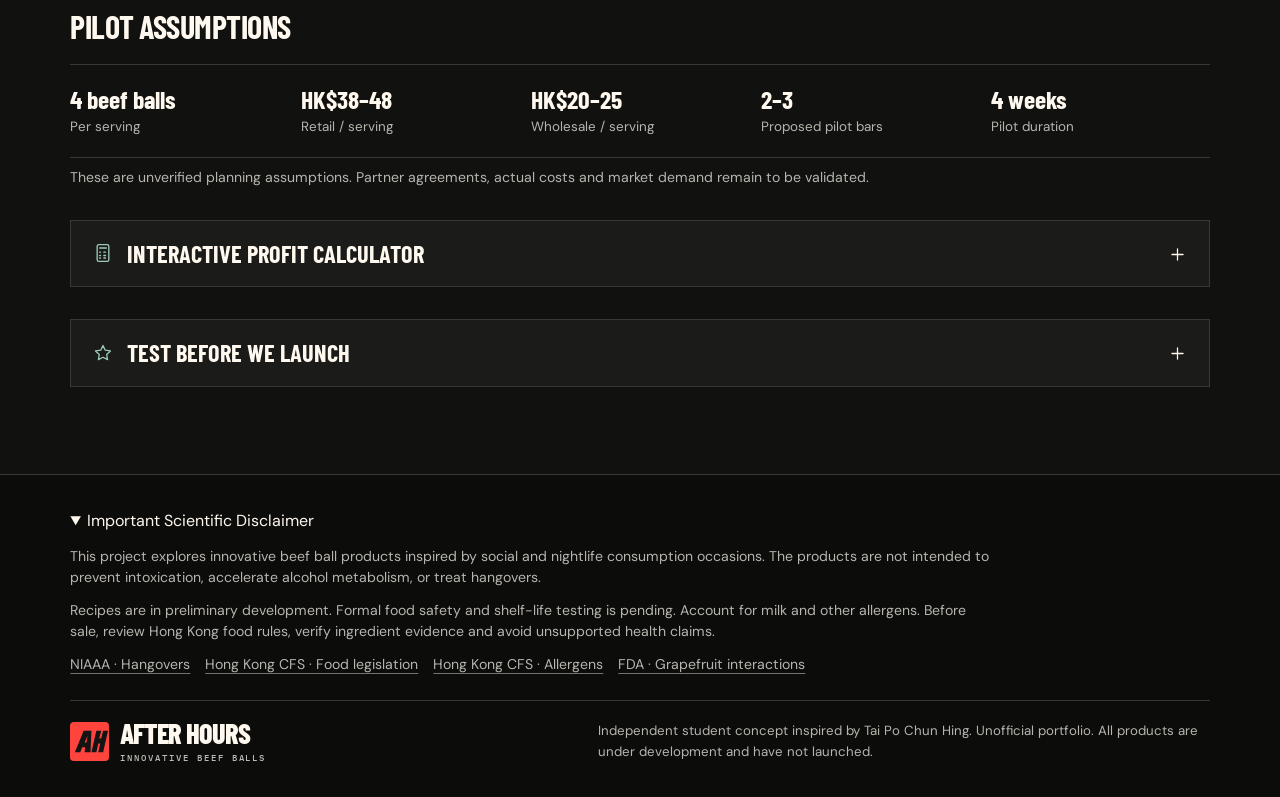
==== commit a3a74674: "Add a separate bilingual retail collection and two-way project switch" ====
--- a/index.html
+++ b/index.html
@@ -27,7 +27,7 @@
       crossorigin
     />
     <link rel="preload" href="assets/hero.webp" as="image" />
-    <link rel="stylesheet" href="style.css" />
+    <link rel="stylesheet" href="style.css" /><link rel="stylesheet" href="project-switch.css" />
     <script defer src="data.js"></script>
     <script defer src="lab.js"></script>
     <script defer src="business.js"></script>
--- a/style.css
+++ b/style.css
@@ -1763,12 +1763,177 @@
   line-height: 1.15;
 }
 
-.hero-room-photo { display:block; width:100%;height:100%;padding:0;overflow:hidden }
-.hero-room-photo:focus-visible{outline-offset:-5px}
-@keyframes hero-drift { from {scale:1;translate:0 0} to {scale:1.1;translate:0 3%} }
+.hero-room-photo {
+  display: block;
+  width: 100%;
+  height: 100%;
+  padding: 0;
+  overflow: hidden;
+}
+.hero-room-photo:focus-visible {
+  outline-offset: -5px;
+}
+@keyframes hero-drift {
+  from {
+    scale: 1;
+    translate: 0 0;
+  }
+  to {
+    scale: 1.1;
+    translate: 0 3%;
+  }
+}
 @supports (animation-timeline: view()) {
-  @media(min-width:741px) and (prefers-reduced-motion:no-preference) {
-    .hero {view-timeline-name:--hero-view;view-timeline-axis:block}
-    .hero-room-photo {animation:hero-drift linear both;animation-timeline:--hero-view;animation-range:exit 0% exit 100%}
-  }
-}
+  @media (min-width: 741px) and (prefers-reduced-motion: no-preference) {
+    .hero {
+      view-timeline-name: --hero-view;
+      view-timeline-axis: block;
+    }
+    .hero-room-photo {
+      animation: hero-drift linear both;
+      animation-timeline: --hero-view;
+      animation-range: exit 0% exit 100%;
+    }
+  }
+}
+
+.catalogue-intro {
+  max-width: 850px;
+  margin: 0 auto clamp(30px, 5vw, 68px);
+  text-align: center;
+}
+.catalogue-intro .kicker {
+  justify-content: center;
+}
+.catalogue-intro h2 {
+  font-size: clamp(3rem, 6.1vw, 6.8rem);
+  text-wrap: balance;
+}
+.catalogue-intro p {
+  color: var(--muted);
+  max-width: 54ch;
+  margin: 20px auto 0;
+  text-wrap: balance;
+}
+.food-stages {
+  display: grid;
+  gap: clamp(16px, 3vw, 40px);
+}
+.food-stages .food-stage {
+  display: grid;
+  grid-template-columns: 0.88fr 1.12fr;
+  position: relative;
+  overflow: hidden;
+  background: #090908;
+  border: 1px solid #35332d;
+  border-radius: 14px;
+  transform: none;
+  text-align: left;
+  color: var(--fg);
+  --tone: #ffb850;
+}
+.food-stages .food-stage:nth-child(even) {
+  grid-template-columns: 1.12fr 0.88fr;
+}
+.food-stage:nth-child(even) .food-copy {
+  order: 2;
+}
+.food-stages .food-honey {
+  --tone: #edab63;
+}
+.food-stages .food-ginger {
+  --tone: #b7ce9e;
+}
+.food-stages .food-tomato {
+  --tone: #ff7965;
+}
+.food-copy {
+  align-self: center;
+  padding: clamp(28px, 4.2vw, 72px);
+}
+.food-series {
+  color: var(--tone);
+  font: 500 0.8rem/1.4 var(--mono);
+  text-transform: uppercase;
+  letter-spacing: 0.08em;
+}
+.food-copy h3 {
+  font: 800 clamp(3rem, 5.2vw, 6.3rem)/0.96 var(--title);
+  letter-spacing: -0.035em;
+  margin: 15px 0 25px;
+  text-wrap: balance;
+  text-transform: none;
+}
+.food-copy h4 {
+  font-size: 1.12rem;
+  font-weight: 650;
+  margin-bottom: 6px;
+}
+.food-copy p {
+  color: #c6c0b7;
+  max-width: 34ch;
+}
+.food-copy .btn {
+  background: var(--fg);
+  color: #161412;
+  border-color: transparent;
+  border-radius: 24px;
+  margin-top: 22px;
+}
+.food-copy .btn:hover {
+  background: var(--tone);
+}
+.food-film {
+  margin: 0;
+  position: relative;
+  min-width: 0;
+  background: #080604;
+}
+.food-film video {
+  width: 100%;
+  height: 100%;
+  position: absolute;
+  inset: 0;
+  object-fit: cover;
+}
+.food-film {
+  min-height: clamp(365px, 38vw, 570px);
+}
+.food-film figcaption {
+  position: absolute;
+  bottom: 12px;
+  left: 14px;
+  right: 14px;
+  color: #f7f0e8;
+  font-size: 0.74rem;
+  text-shadow: 0 1px 4px #000;
+  background: #100d0ac7;
+  width: fit-content;
+  padding: 3px 7px;
+}
+@media (max-width: 740px) {
+  .food-stages .food-stage,
+  .food-stages .food-stage:nth-child(even) {
+    grid-template-columns: 1fr;
+  }
+  .food-stage .food-copy {
+    order: 2;
+    padding: 24px;
+  }
+  .food-film {
+    min-height: 0;
+    aspect-ratio: 1.45;
+  }
+  .food-copy h3 {
+    margin: 9px 0 15px;
+  }
+  .catalogue .toolbar {
+    align-items: flex-start;
+  }
+  .catalogue .toolbar .actions {
+    gap: 6px;
+  }
+  .food-series {
+    font-size: 0.75rem;
+  }
+}
--- a/project-switch.css
+++ b/project-switch.css
@@ -0,0 +1,3 @@
+.project-switch{display:flex;align-items:center;gap:4px;flex-wrap:wrap;padding:5px clamp(16px,5.5vw,92px);font:600 13px/1.3 system-ui,sans-serif;letter-spacing:.01em;background:#24221e;color:#ece8df;border-bottom:1px solid #4a4540}
+.project-switch a{padding:6px 12px;border-radius:20px;color:inherit;text-decoration:none;white-space:nowrap}.project-switch a[aria-current=page]{background:#f7f0e4;color:#2d2922}.project-switch a:hover,.project-switch a:focus-visible{text-decoration:underline;text-underline-offset:3px}.project-switch .switch-symbol{margin-right:4px;font-size:16px}.retail .project-switch{background:#e8e7d9;border-color:#cecbb9;color:#314b39}.retail .project-switch [aria-current=page]{background:#214333;color:#fff}
+.top .mainnav.open{top:100%}html{scroll-padding-top:123px}
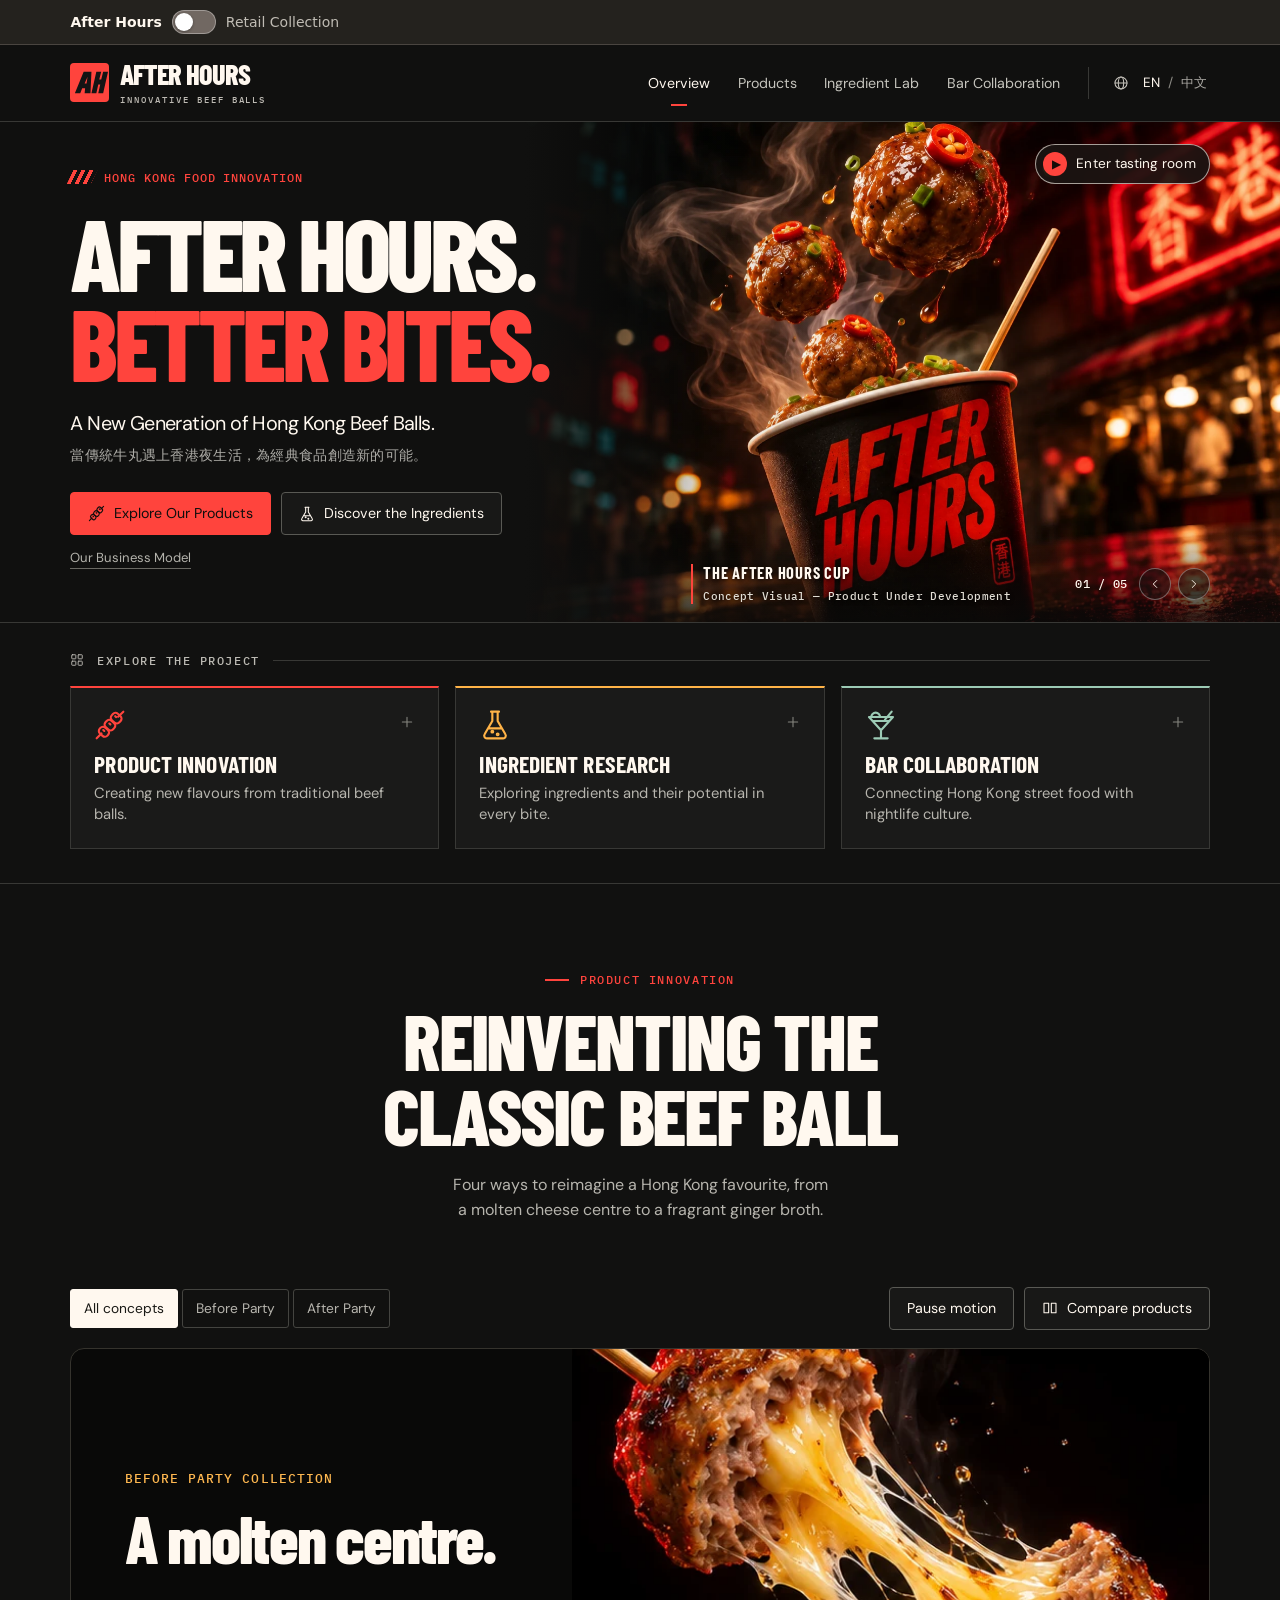
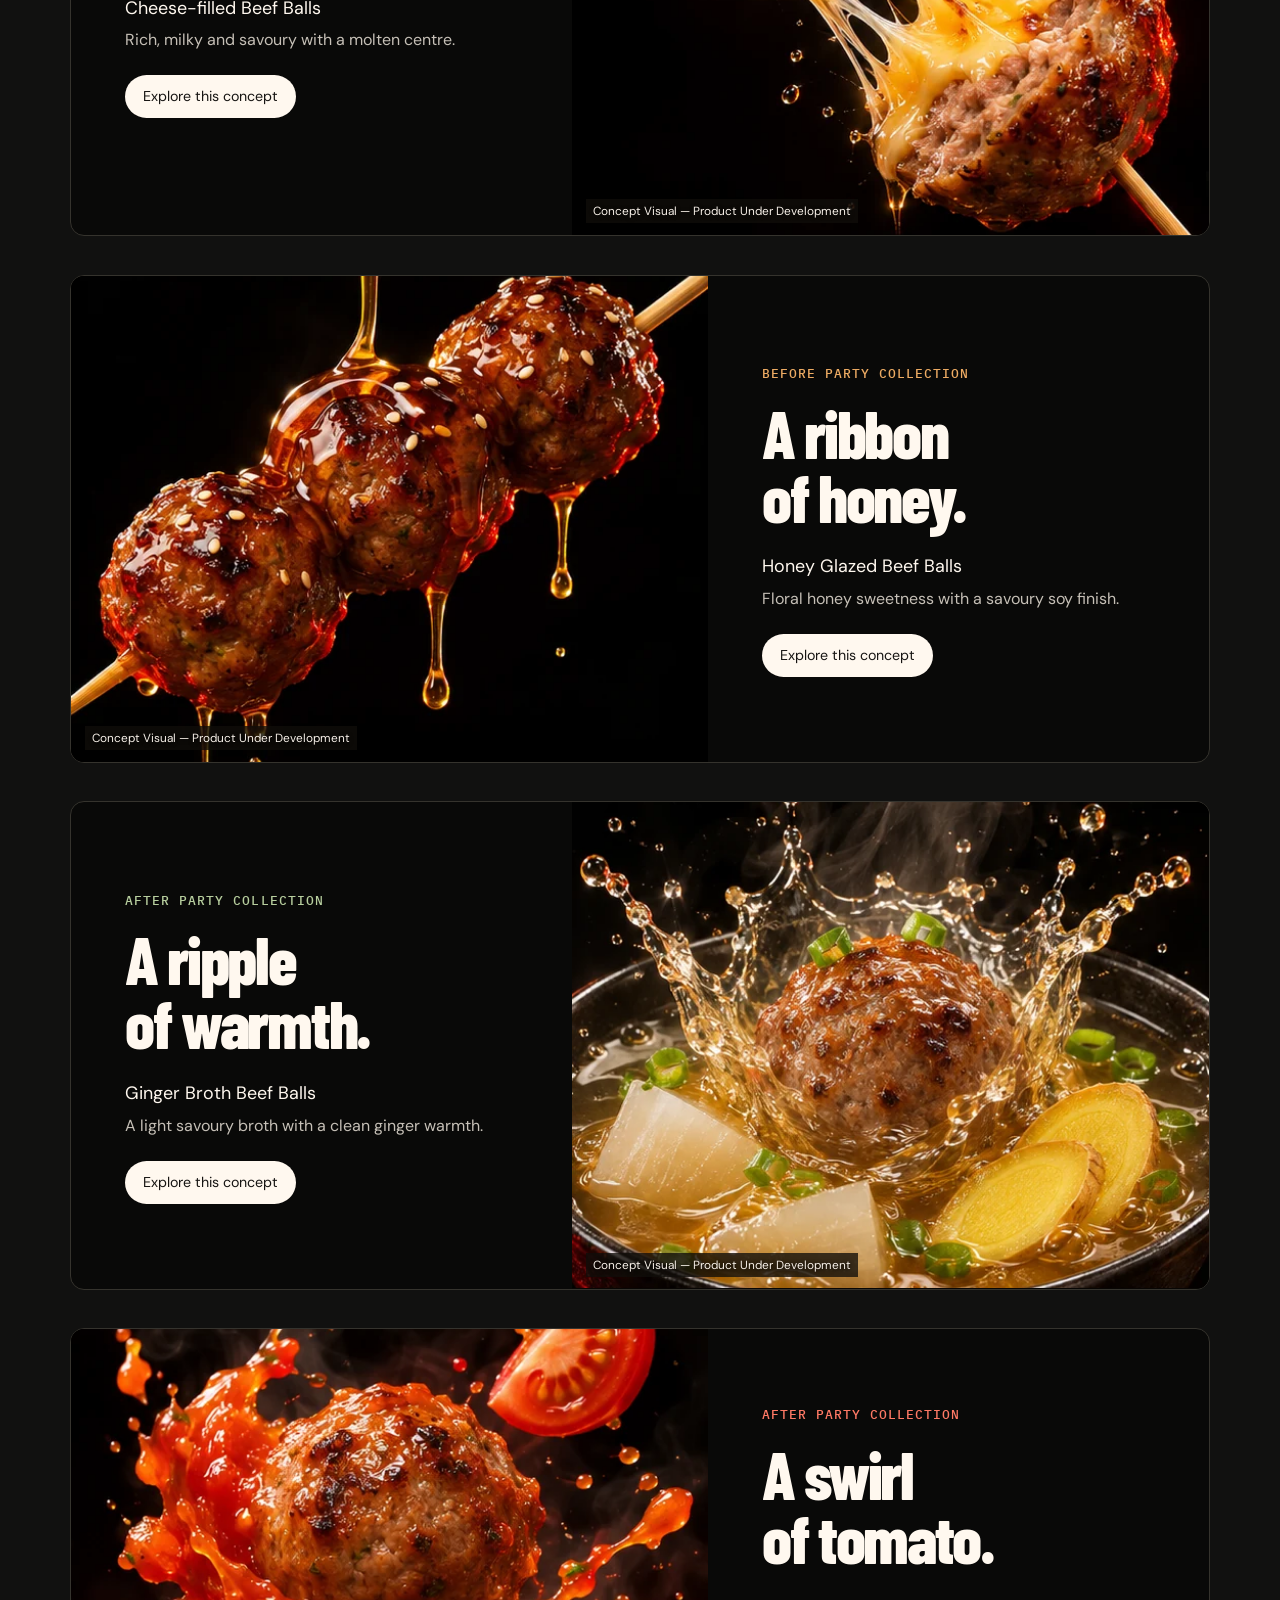
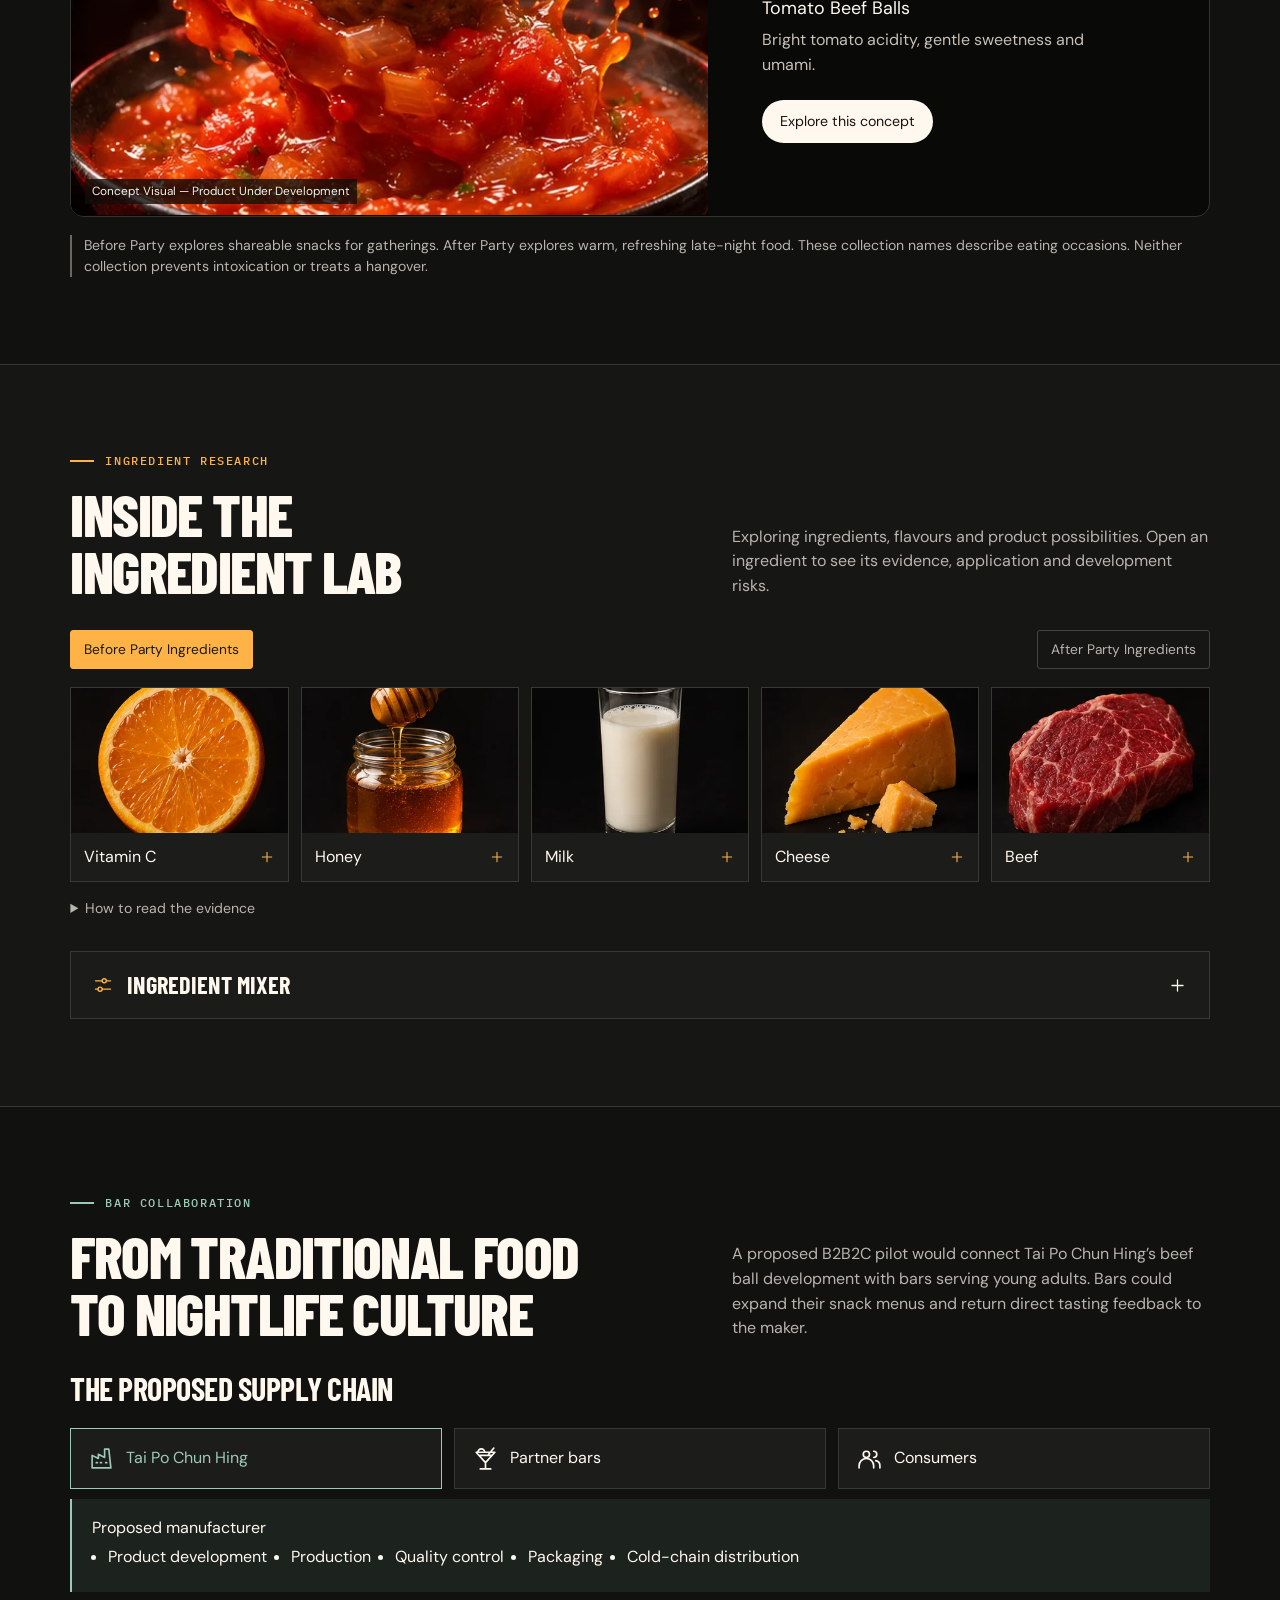
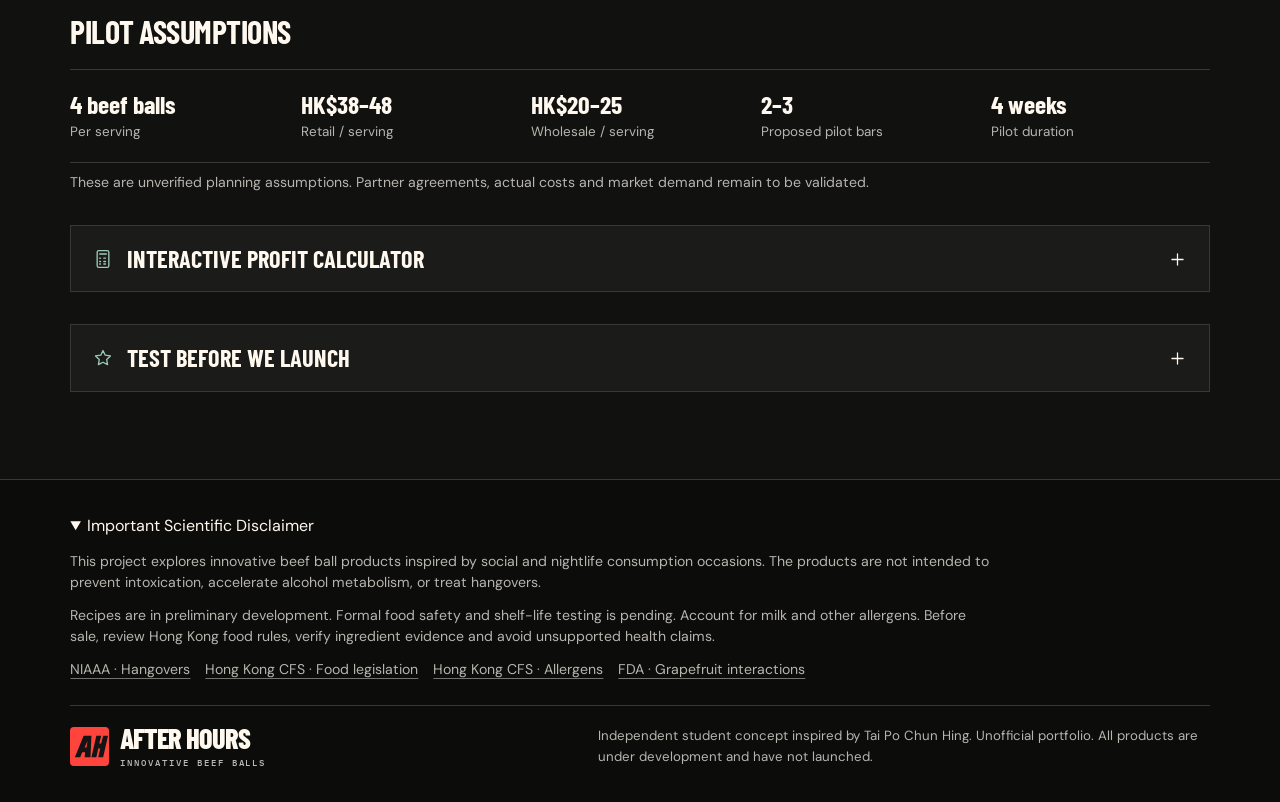
==== commit 75fac172: "Crossfade between project pages in the direction of the switch" ====
--- a/index.html
+++ b/index.html
@@ -28,6 +28,7 @@
     />
     <link rel="preload" href="assets/hero.webp" as="image" />
     <link rel="stylesheet" href="style.css" /><link rel="stylesheet" href="project-switch.css" />
+    <script defer src="project-transition.js"></script>
     <script defer src="data.js"></script>
     <script defer src="lab.js"></script>
     <script defer src="business.js"></script>
--- a/project-switch.css
+++ b/project-switch.css
@@ -1,3 +1,94 @@
-.project-switch{display:flex;align-items:center;gap:4px;flex-wrap:wrap;padding:5px clamp(16px,5.5vw,92px);font:600 13px/1.3 system-ui,sans-serif;letter-spacing:.01em;background:#24221e;color:#ece8df;border-bottom:1px solid #4a4540}
-.project-switch a{padding:6px 12px;border-radius:20px;color:inherit;text-decoration:none;white-space:nowrap}.project-switch a[aria-current=page]{background:#f7f0e4;color:#2d2922}.project-switch a:hover,.project-switch a:focus-visible{text-decoration:underline;text-underline-offset:3px}.project-switch .switch-symbol{margin-right:4px;font-size:16px}.retail .project-switch{background:#e8e7d9;border-color:#cecbb9;color:#314b39}.retail .project-switch [aria-current=page]{background:#214333;color:#fff}
-.top .mainnav.open{top:100%}html{scroll-padding-top:123px}
+.project-switch {
+  --switch-muted: #c0bcb4;
+  --switch-active: #fff8ef;
+  --track: #716862;
+  padding-inline: clamp(16px, 5.5vw, 92px);
+  background: #24221e;
+  border-bottom: 1px solid #4a4540;
+}
+.retail .project-switch {
+  --switch-muted: #546451;
+  --switch-active: #173d2b;
+  --track: #286144;
+  background: #e8e7d9;
+  border-color: #cecbb9;
+}
+.project-switch form { margin: 0; }
+.project-toggle {
+  display: inline-flex;
+  align-items: center;
+  gap: 10px;
+  min-height: 44px;
+  max-width: 100%;
+  padding: 0;
+  border: 0;
+  background: transparent;
+  color: var(--switch-muted);
+  font: 500 14px/1.3 system-ui, sans-serif;
+  cursor: pointer;
+  touch-action: manipulation;
+}
+.project-toggle:focus-visible {
+  outline: 2px solid var(--switch-active);
+  outline-offset: 2px;
+}
+.project-toggle[aria-checked="false"] .project-left,
+.project-toggle[aria-checked="true"] .project-right {
+  color: var(--switch-active);
+  font-weight: 700;
+}
+.project-track {
+  position: relative;
+  width: 44px;
+  height: 24px;
+  flex: none;
+  border: 1px solid #fff5;
+  border-radius: 99px;
+  background: var(--track);
+}
+.project-track::after {
+  content: "";
+  position: absolute;
+  inset: 2px auto auto 2px;
+  width: 18px;
+  height: 18px;
+  border-radius: 50%;
+  background: #fff;
+  box-shadow: 0 1px 3px #0005;
+  transition: transform .15s ease;
+}
+.project-toggle[aria-checked="true"] .project-track::after,
+.project-toggle[aria-checked="false"]:active .project-track::after {
+  transform: translateX(20px);
+}
+.project-toggle[aria-checked="true"]:active .project-track::after {
+  transform: translateX(0);
+}
+@media (prefers-reduced-motion: reduce) {
+  .project-track::after { transition: none; }
+}
+.top .mainnav.open { top: 100%; }
+html { scroll-padding-top: 130px; }
+
+@media (prefers-reduced-motion: no-preference) {
+  @view-transition { navigation: auto; }
+
+  :root { --project-entry: -12px; }
+  :root:has(.retail) { --project-entry: 12px; }
+
+  ::view-transition-group(root) { animation-duration: 420ms; }
+  ::view-transition-old(root) {
+    animation: project-leave 420ms ease-in-out both;
+  }
+  ::view-transition-new(root) {
+    animation: project-enter 420ms ease-in-out both;
+  }
+  @keyframes project-leave {
+    to { opacity: 0; transform: translateX(calc(-1 * var(--project-entry))); }
+  }
+  @keyframes project-enter {
+    from { opacity: 0; transform: translateX(var(--project-entry)); }
+  }
+
+  html.project-arrival body { animation: project-enter 320ms ease-out backwards; }
+}
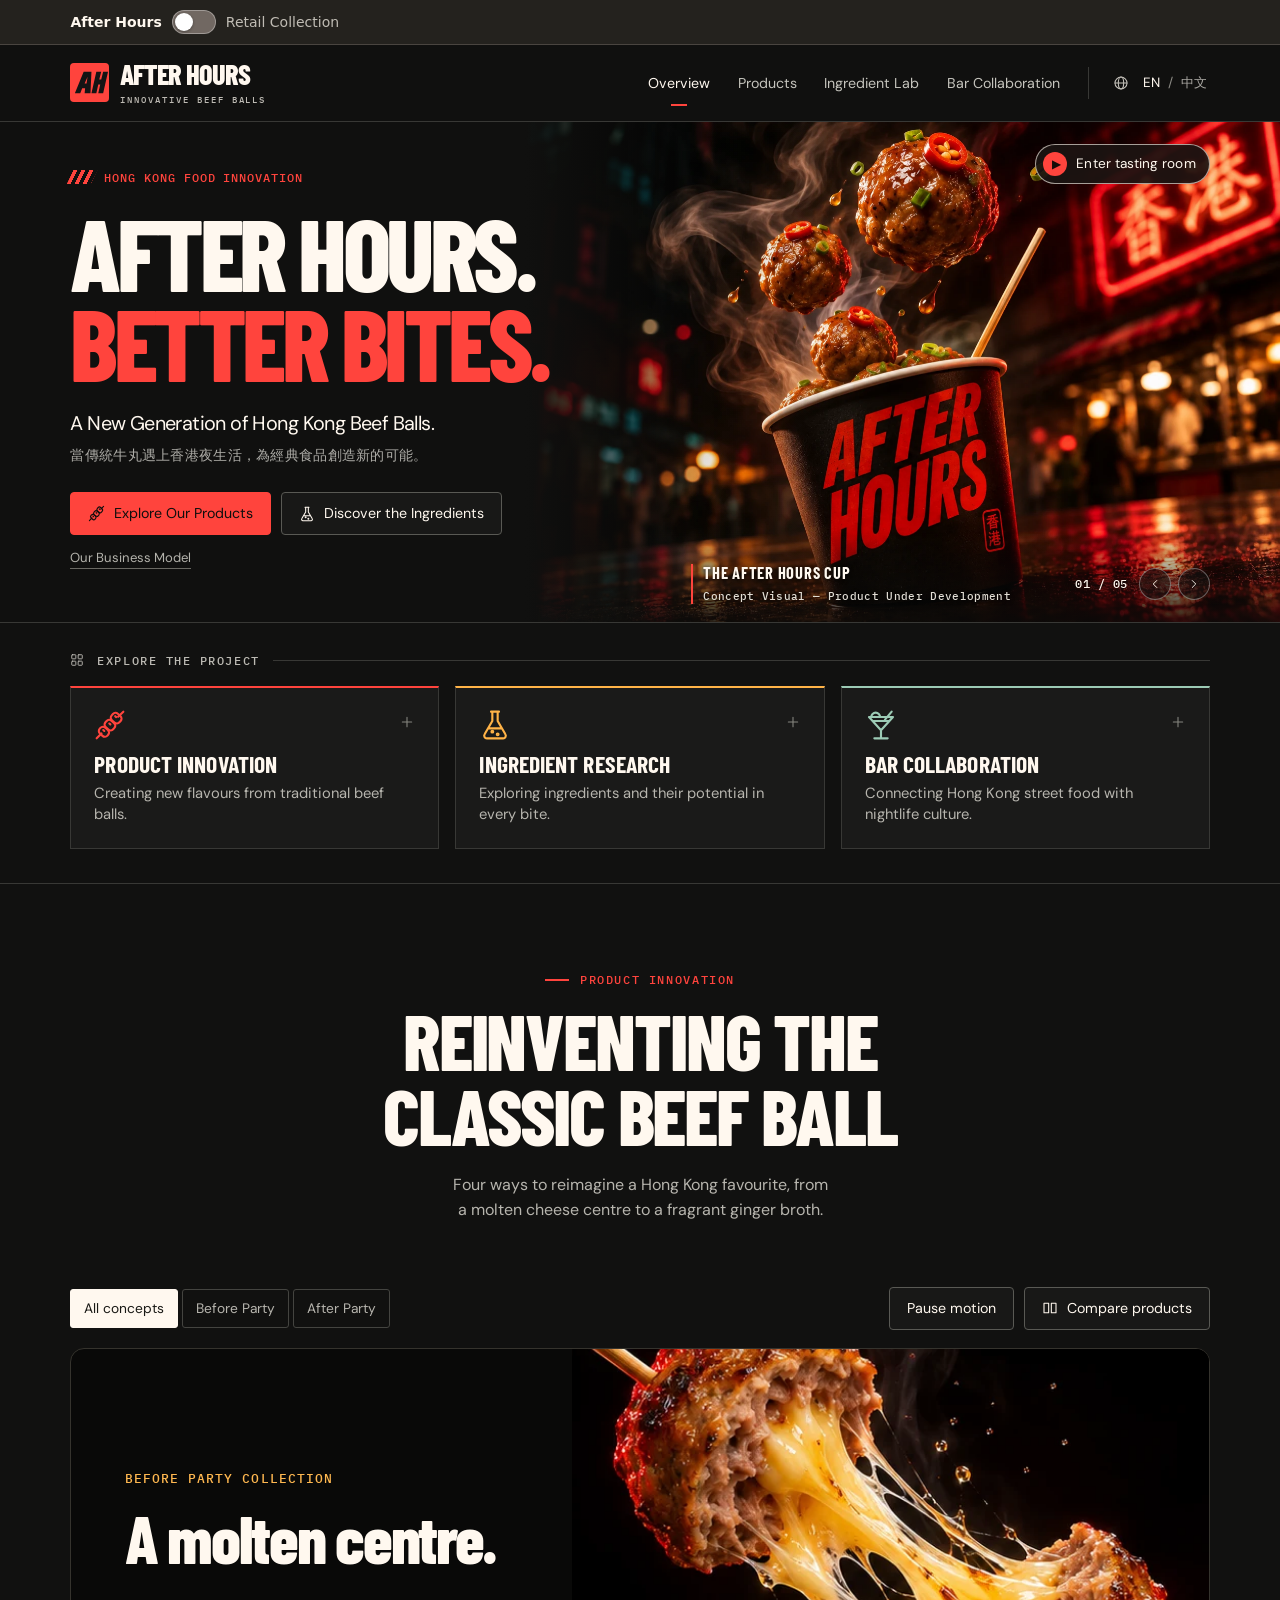
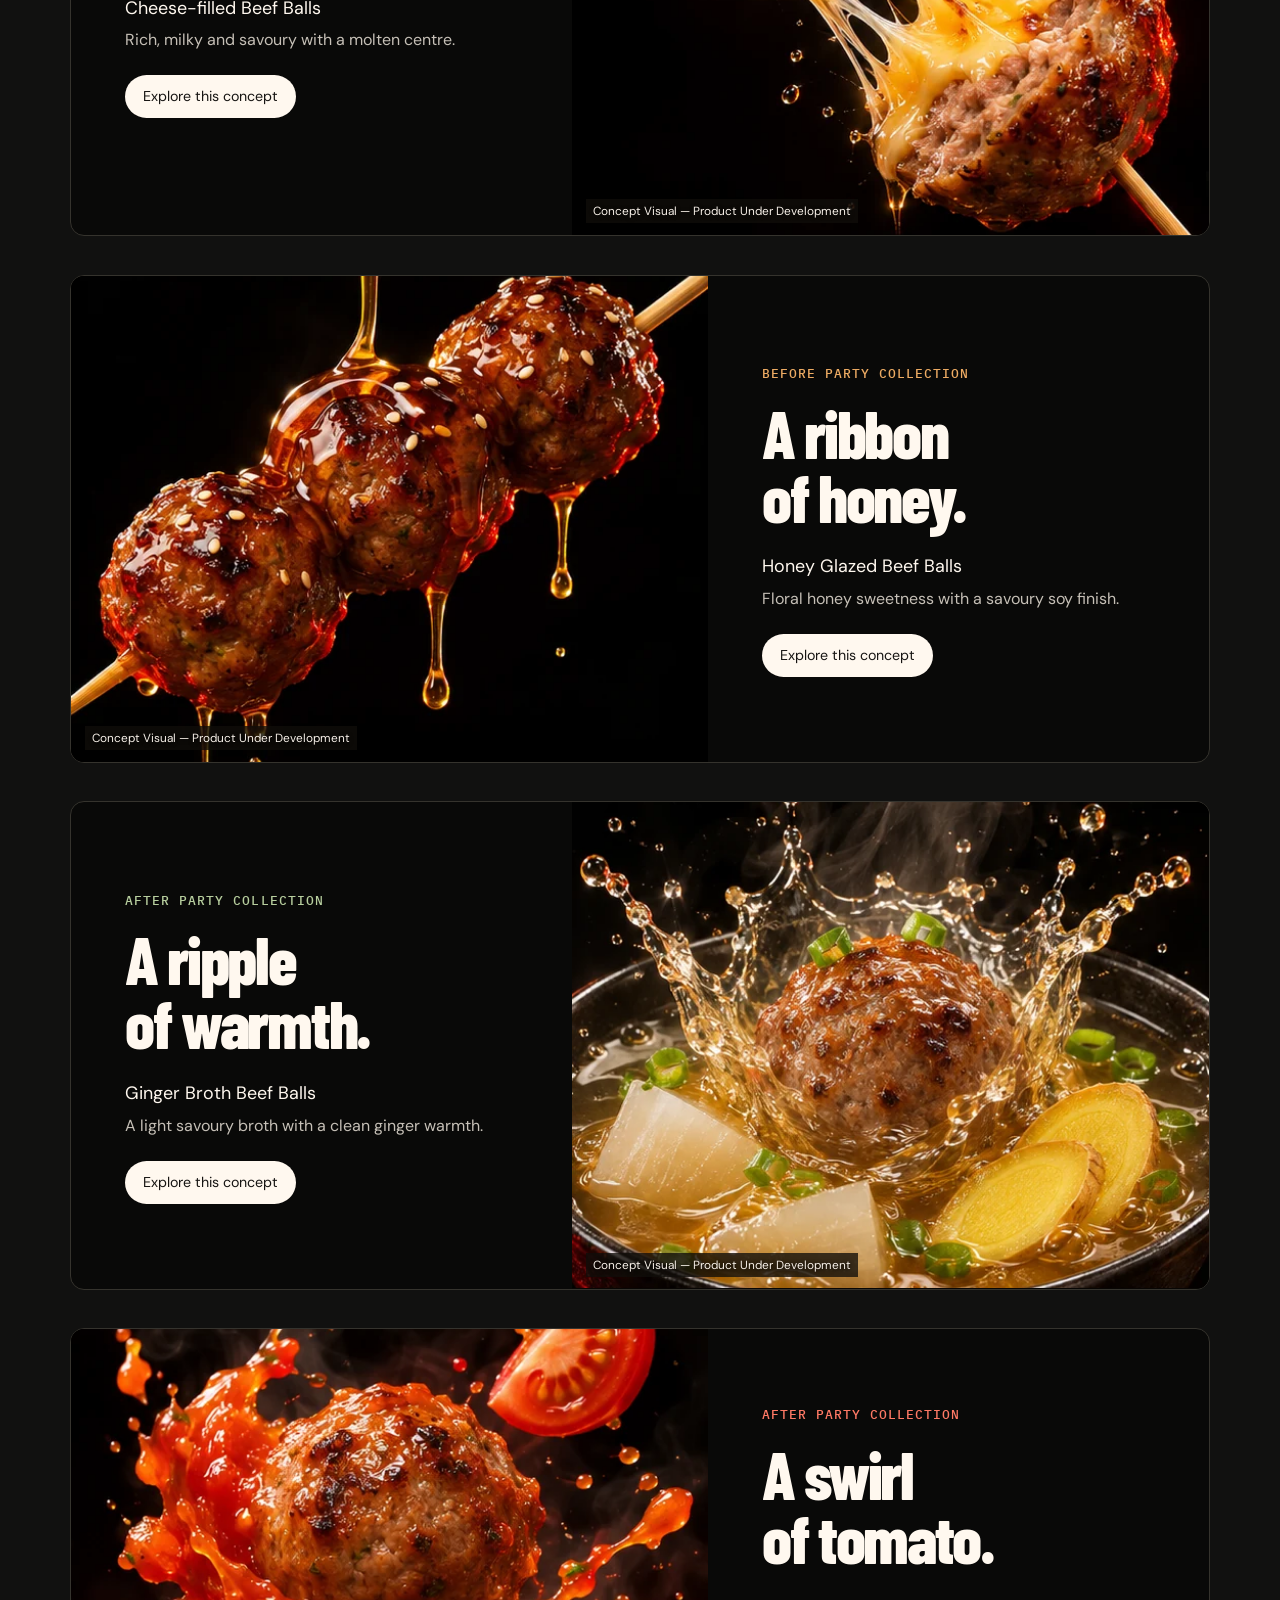
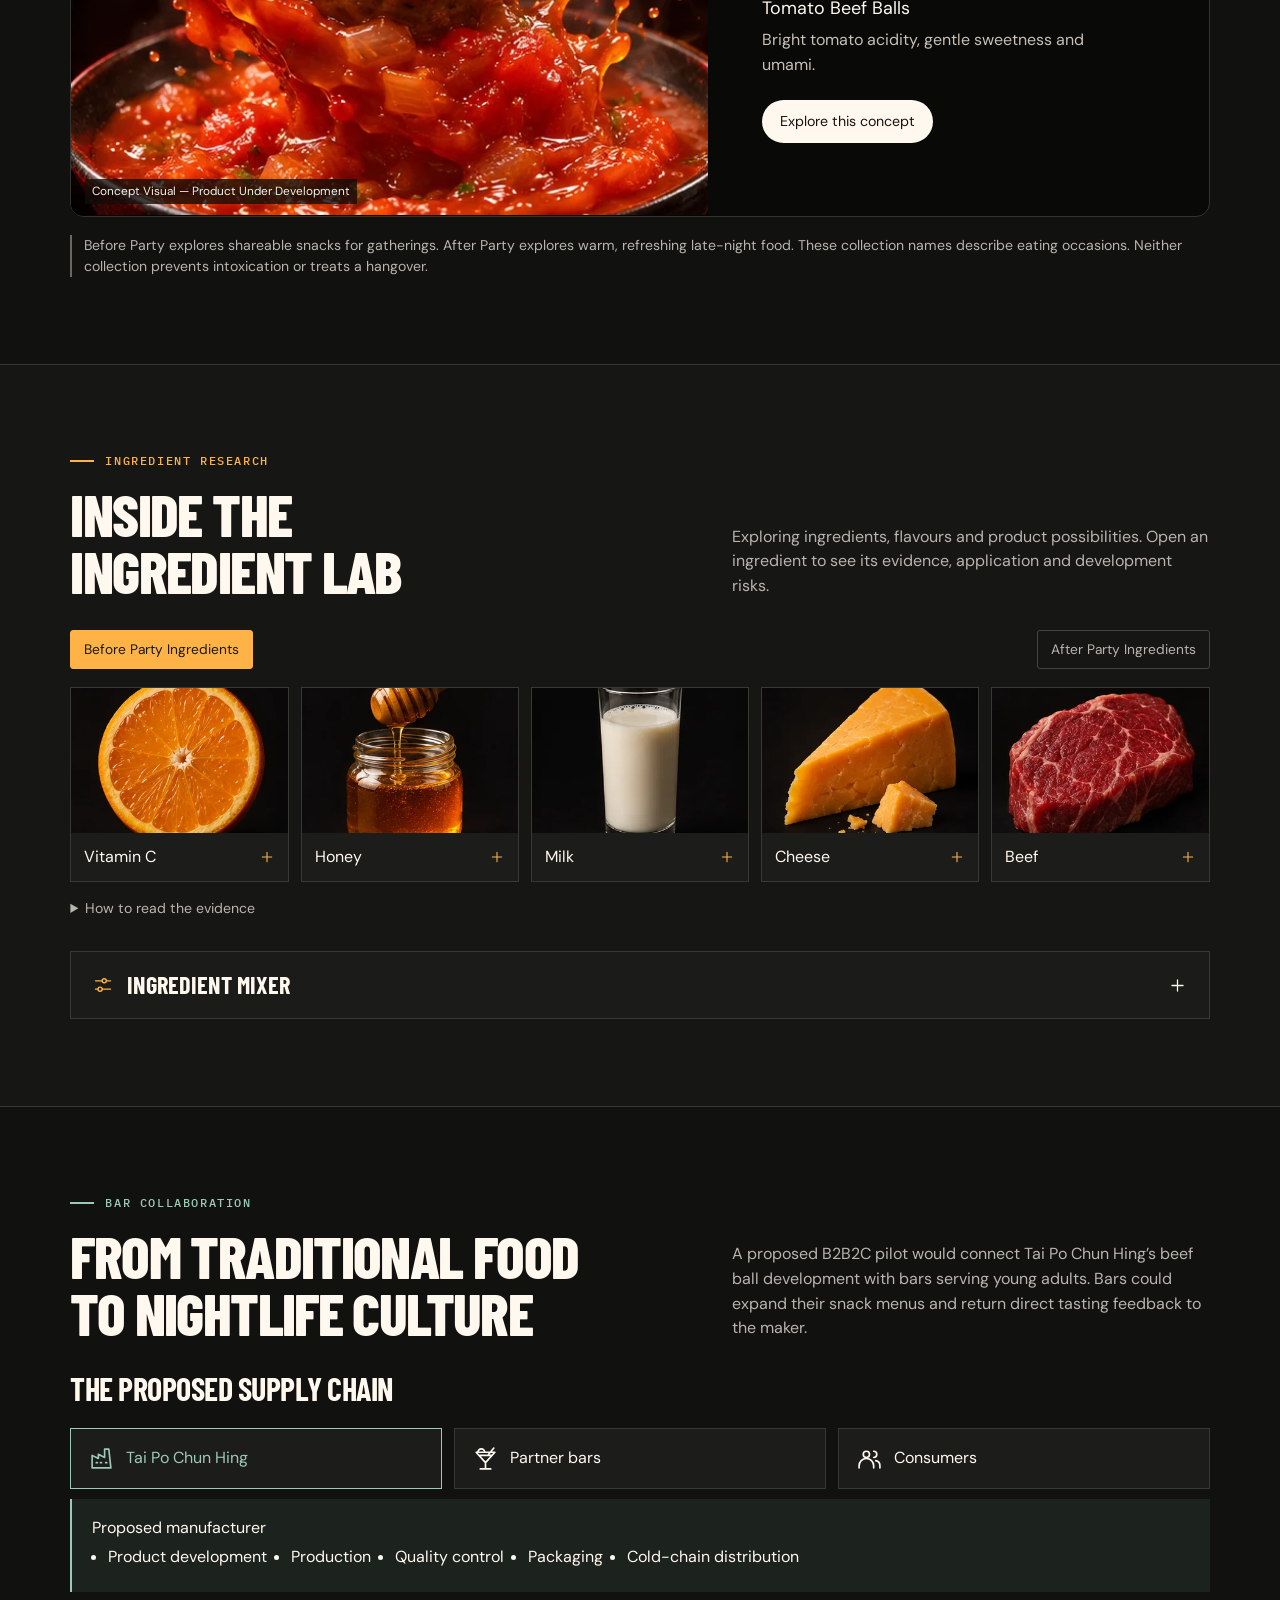
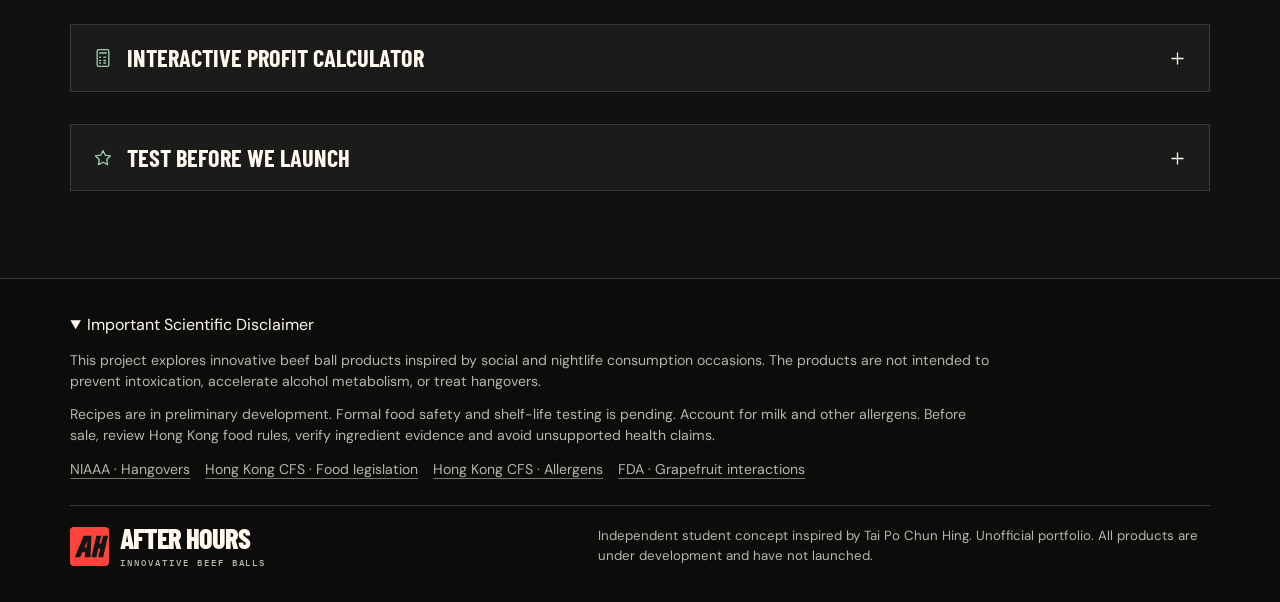
==== commit e81bbee5: "Align the seasonal retail concepts with the presentation and retire pilot sections" ====
--- a/index.html
+++ b/index.html
@@ -31,7 +31,7 @@
     <script defer src="project-transition.js"></script>
     <script defer src="data.js"></script>
     <script defer src="lab.js"></script>
-    <script defer src="business.js"></script>
+    <script defer src="business.js?v=collaboration"></script>
     <script defer src="tasting-room.js"></script>
     <script defer src="app.js"></script>
   </head>
--- a/project-switch.css
+++ b/project-switch.css
@@ -76,12 +76,12 @@
   :root { --project-entry: -12px; }
   :root:has(.retail) { --project-entry: 12px; }
 
-  ::view-transition-group(root) { animation-duration: 420ms; }
+  ::view-transition-group(root) { animation-duration: 850ms; }
   ::view-transition-old(root) {
-    animation: project-leave 420ms ease-in-out both;
+    animation: project-leave 850ms ease-in-out both;
   }
   ::view-transition-new(root) {
-    animation: project-enter 420ms ease-in-out both;
+    animation: project-enter 850ms ease-in-out both;
   }
   @keyframes project-leave {
     to { opacity: 0; transform: translateX(calc(-1 * var(--project-entry))); }
@@ -90,5 +90,5 @@
     from { opacity: 0; transform: translateX(var(--project-entry)); }
   }
 
-  html.project-arrival body { animation: project-enter 320ms ease-out backwards; }
+  html.project-arrival body { animation: project-enter 850ms ease-out backwards; }
 }
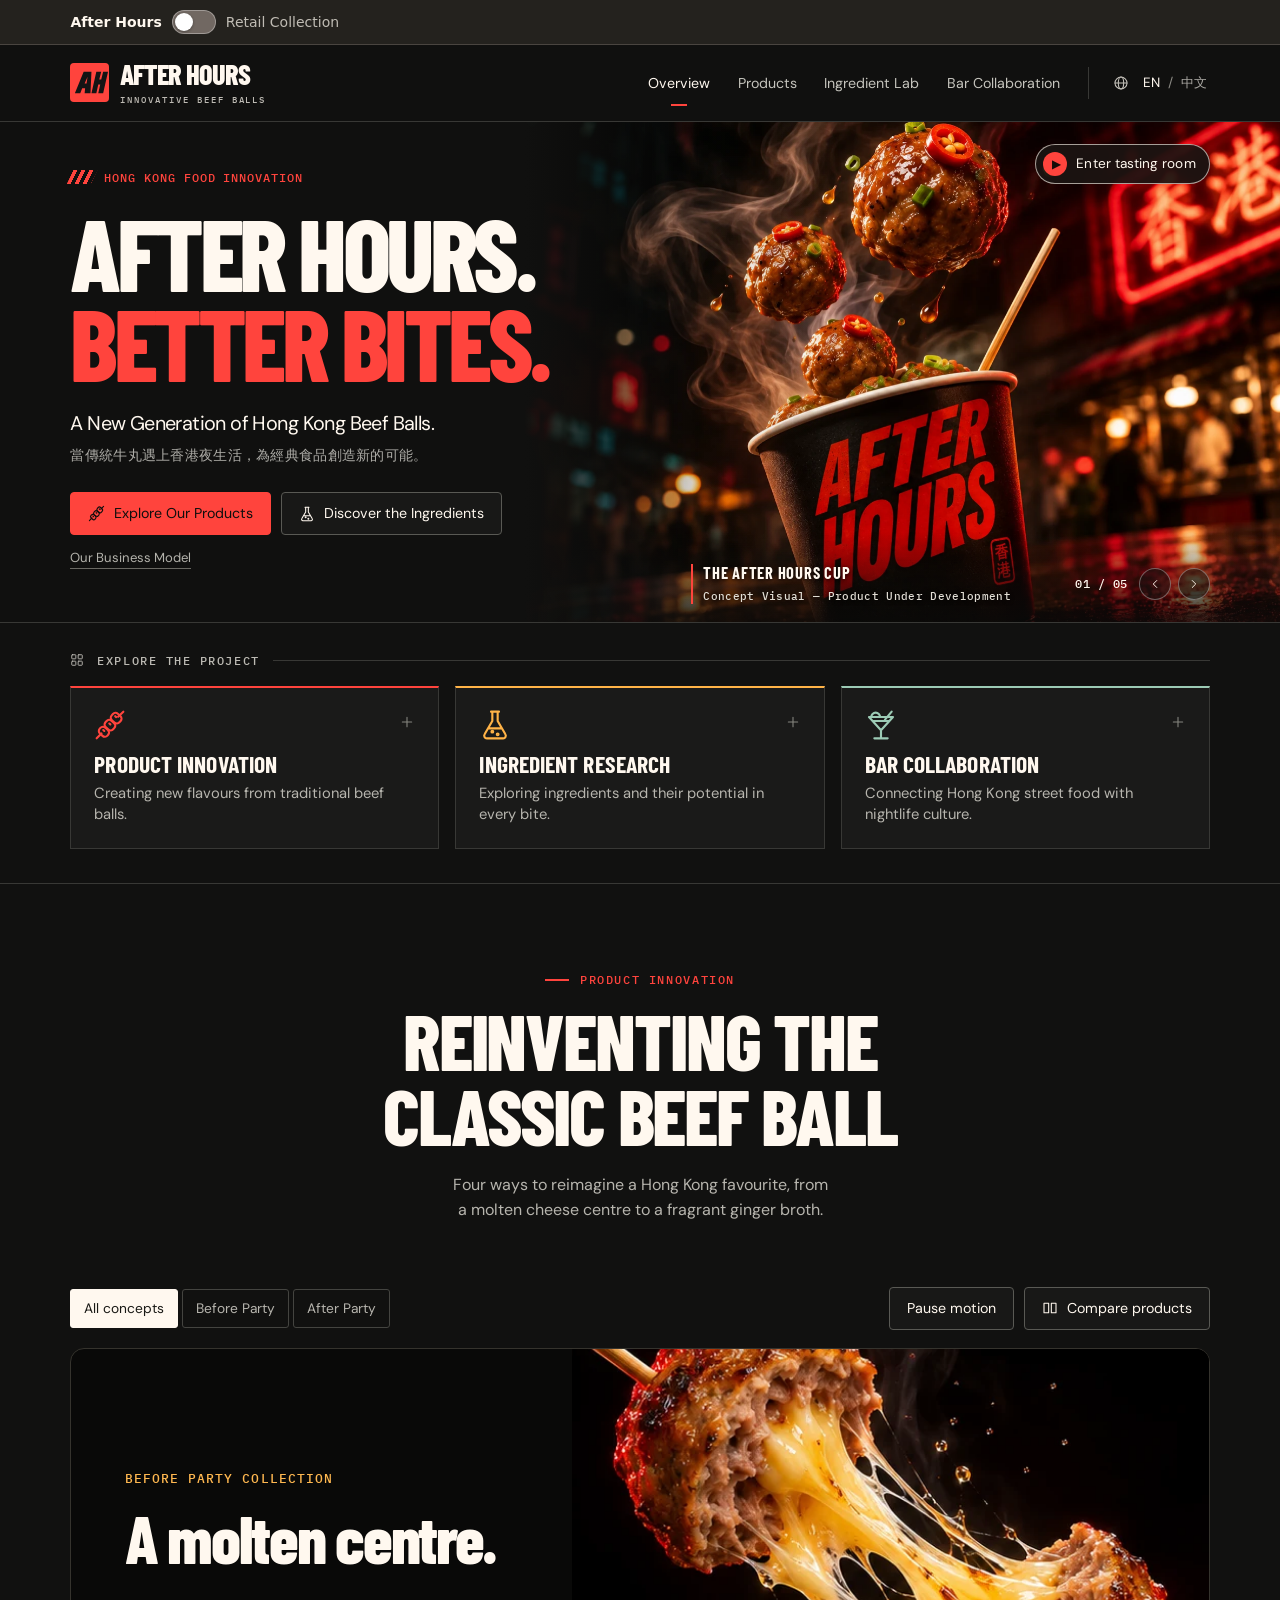
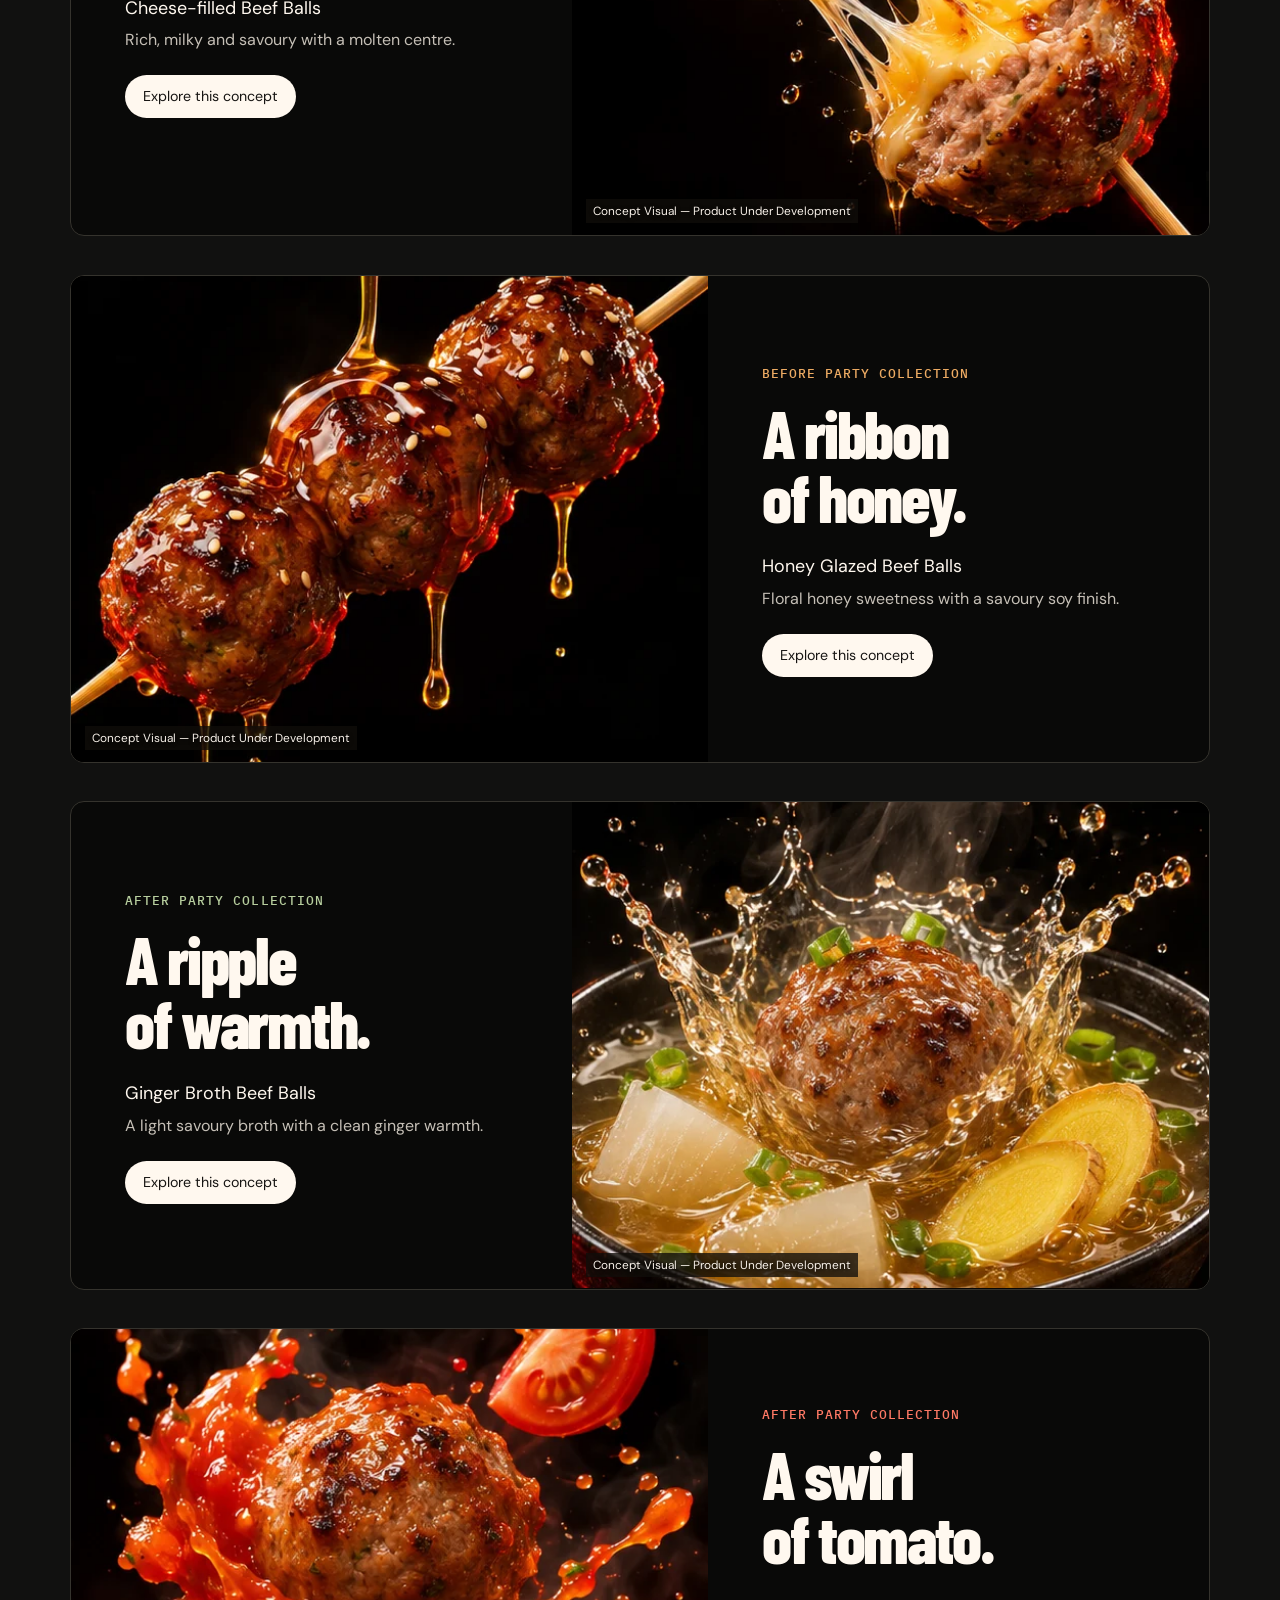
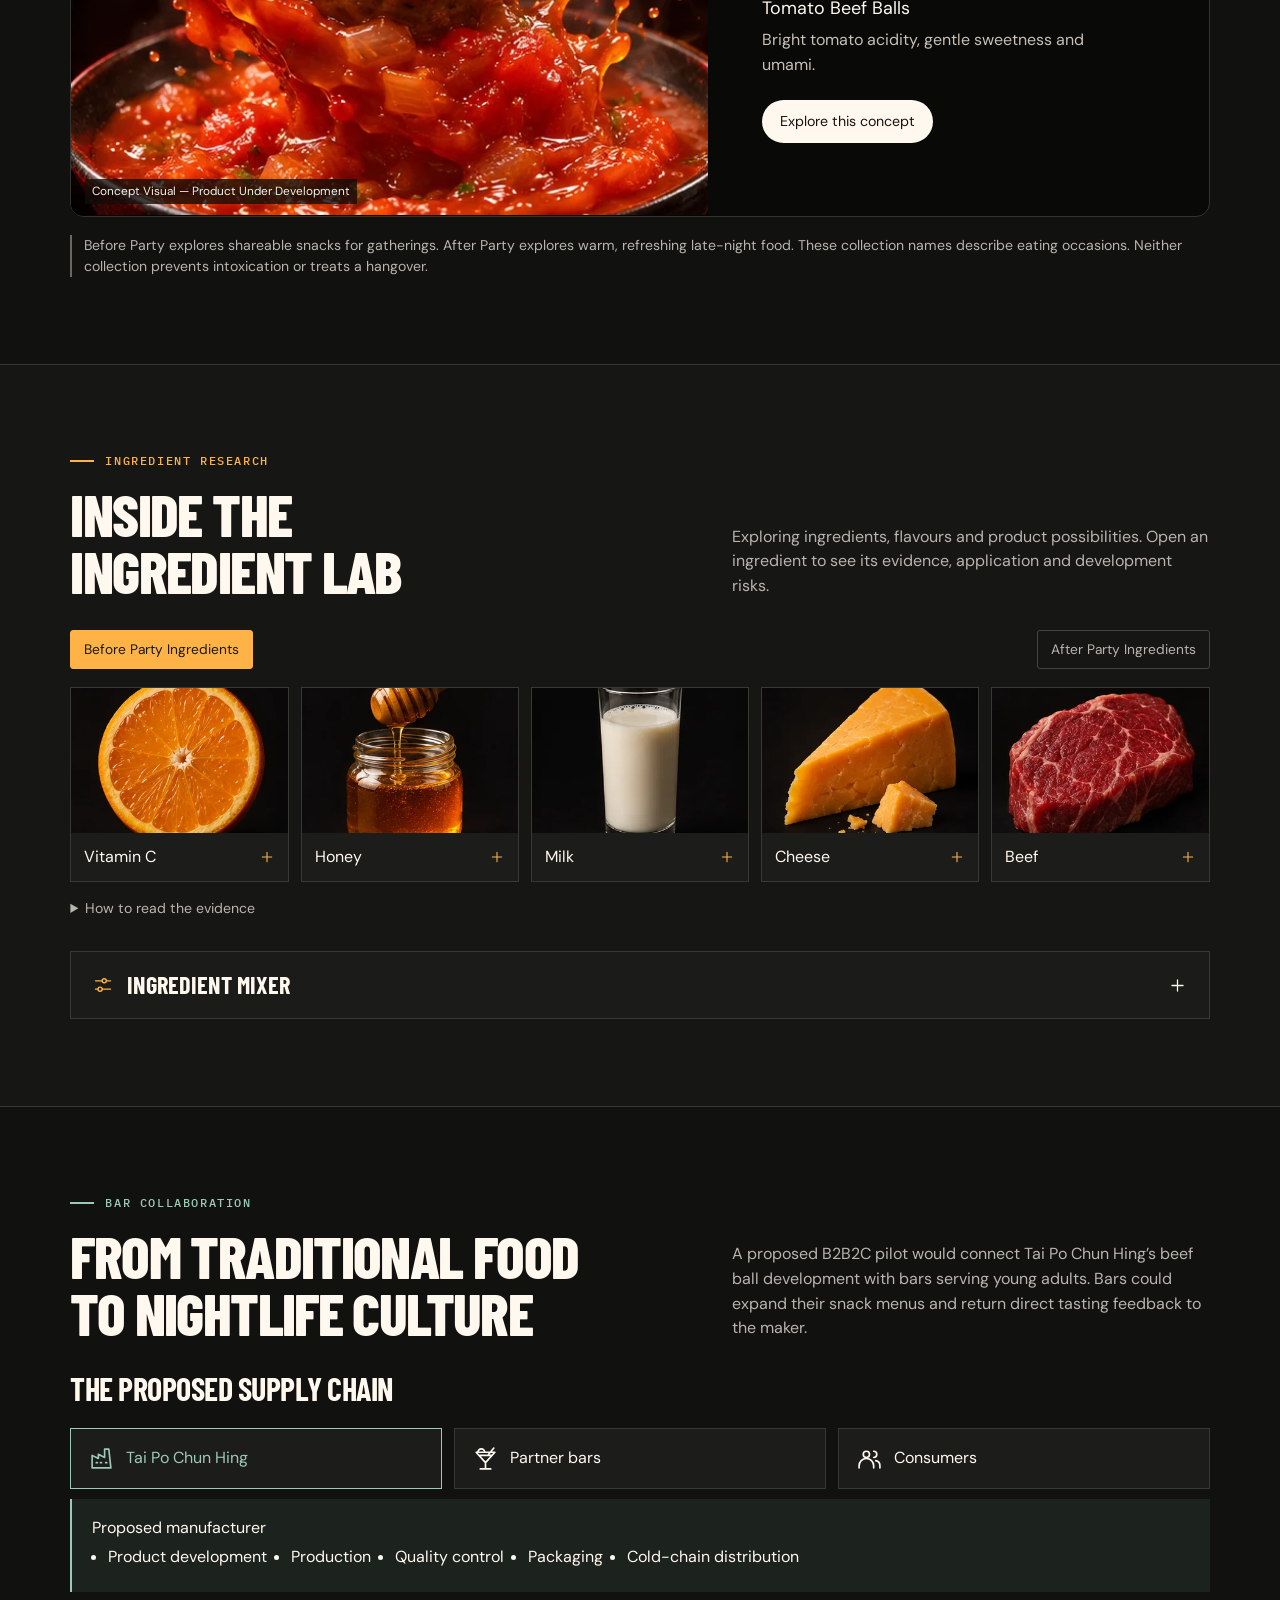
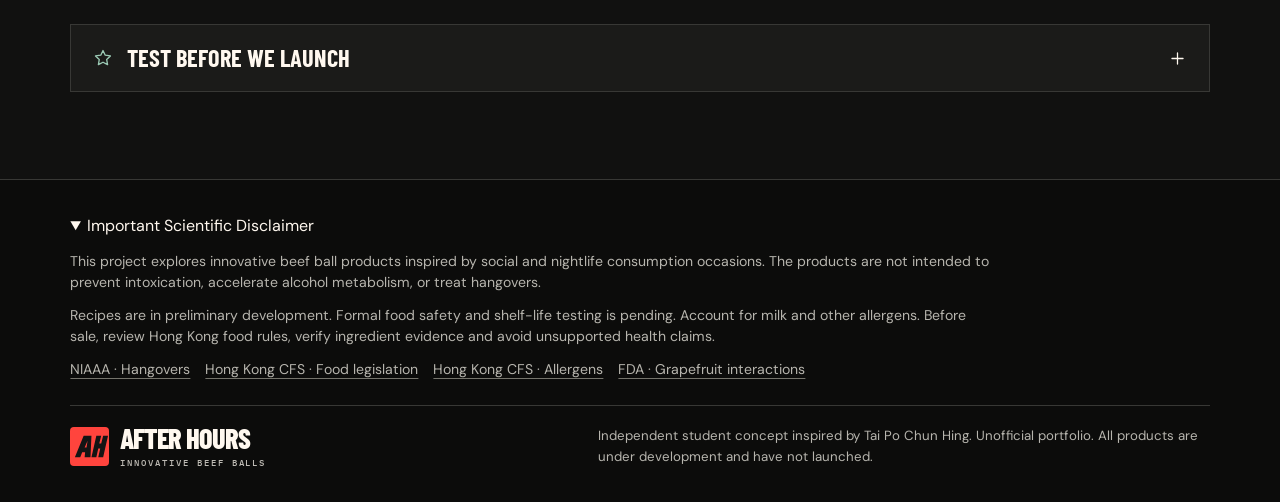
==== commit c08e57bb: "Remove profit calculator from the After Hours collaboration page" ====
--- a/index.html
+++ b/index.html
@@ -31,7 +31,7 @@
     <script defer src="project-transition.js"></script>
     <script defer src="data.js"></script>
     <script defer src="lab.js"></script>
-    <script defer src="business.js?v=collaboration"></script>
+    <script defer src="business.js?v=tasting"></script>
     <script defer src="tasting-room.js"></script>
     <script defer src="app.js"></script>
   </head>
